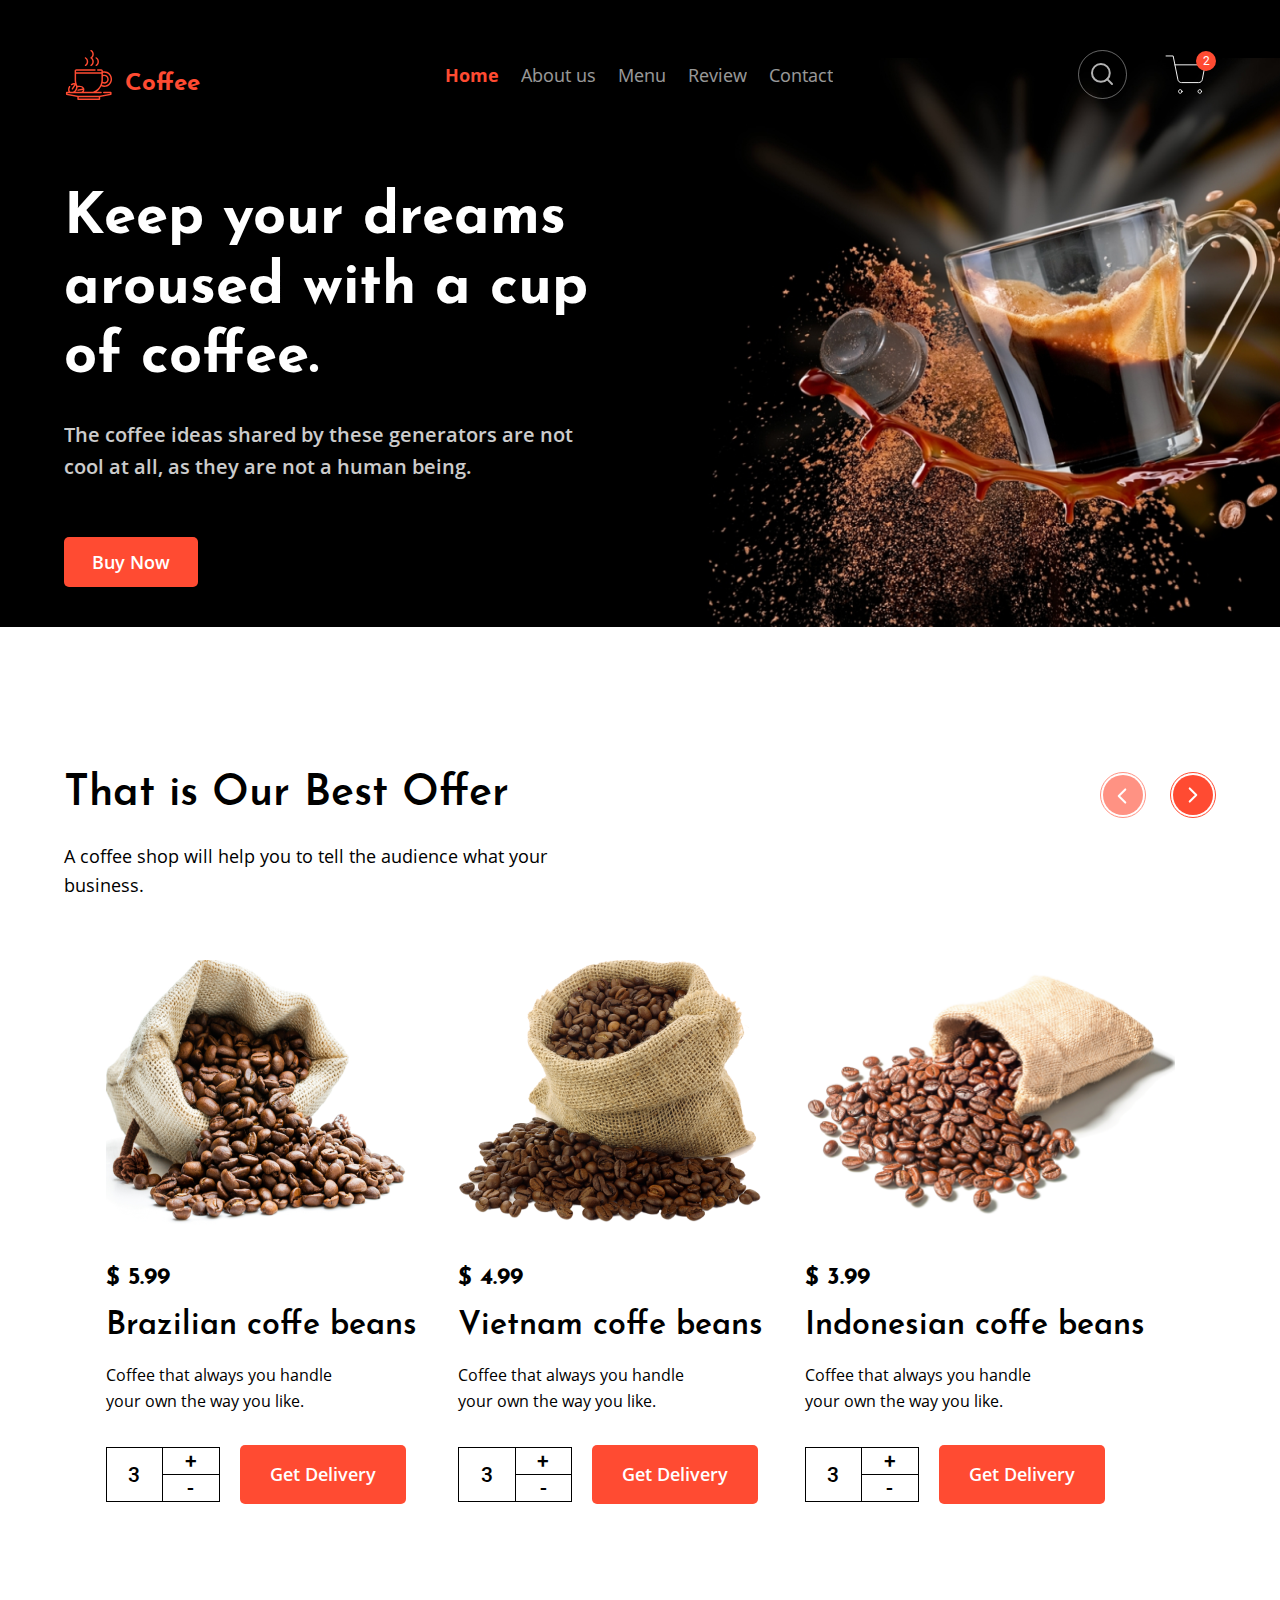
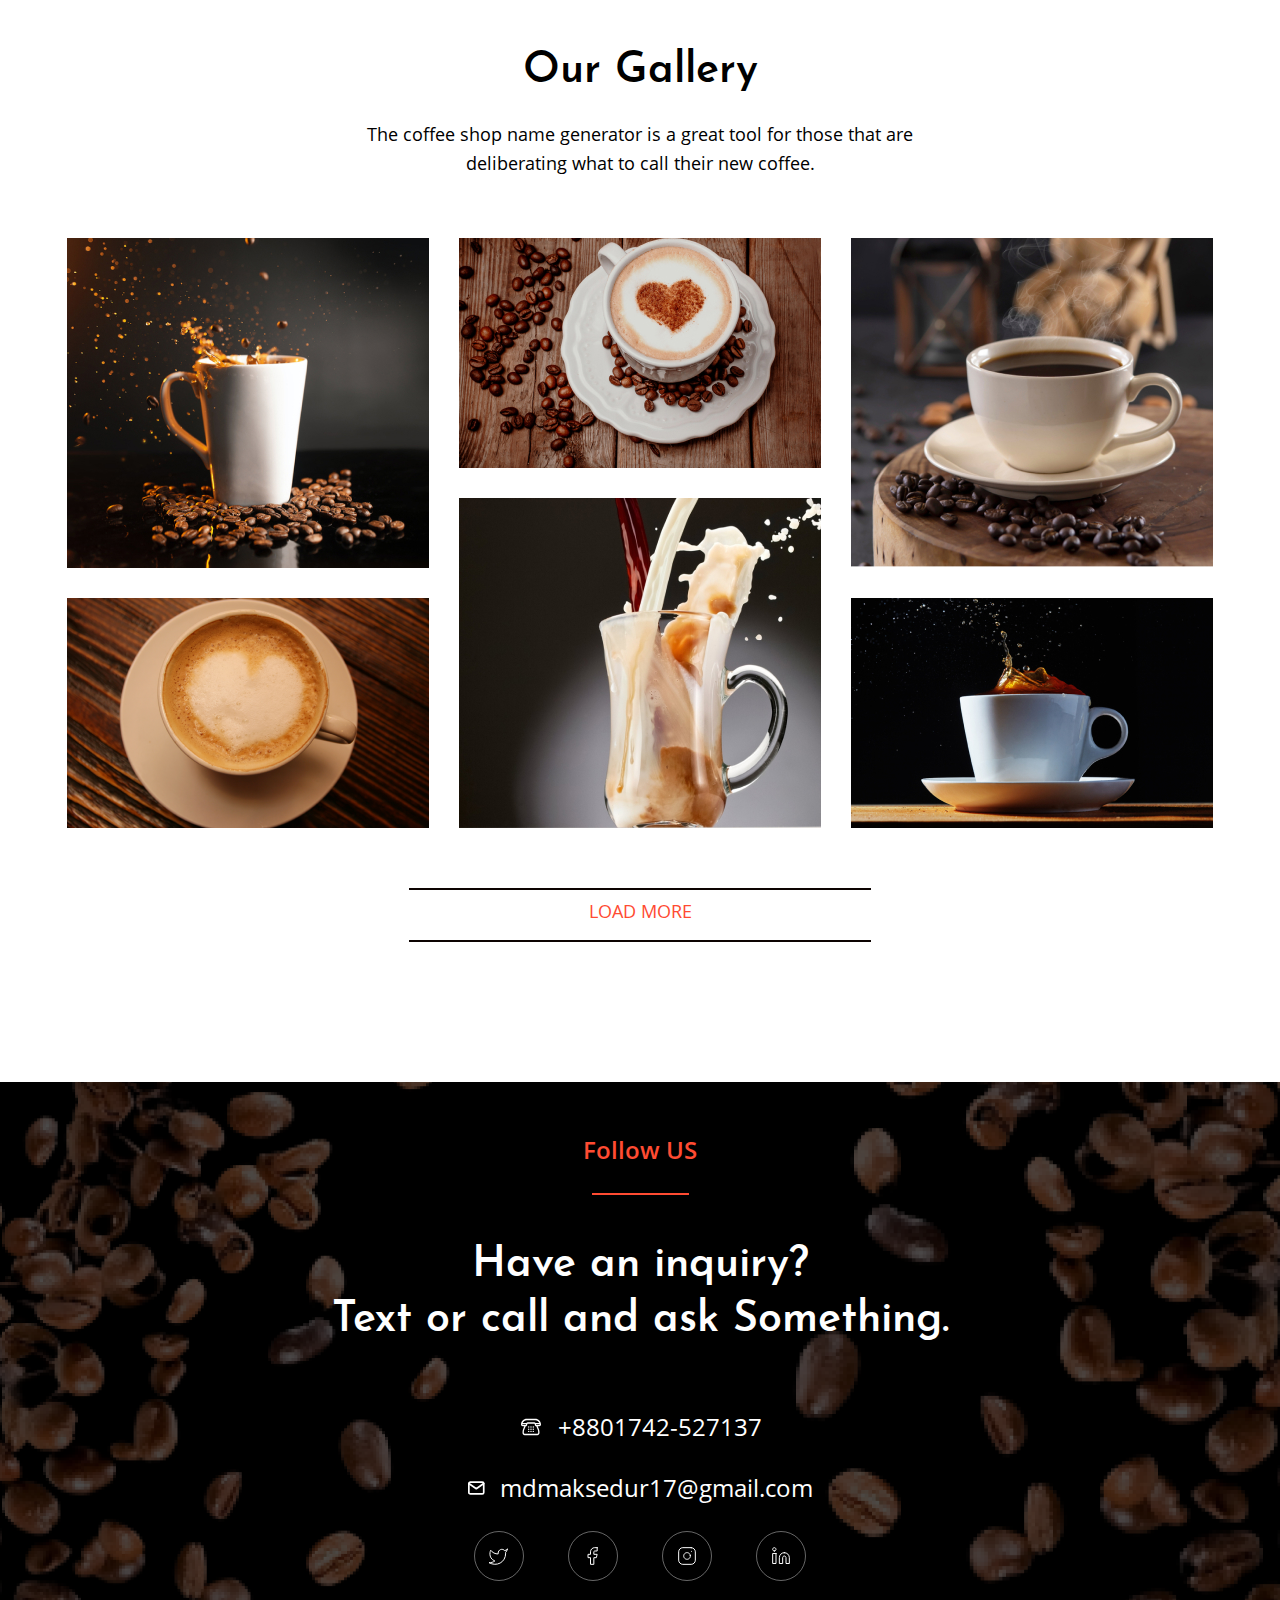
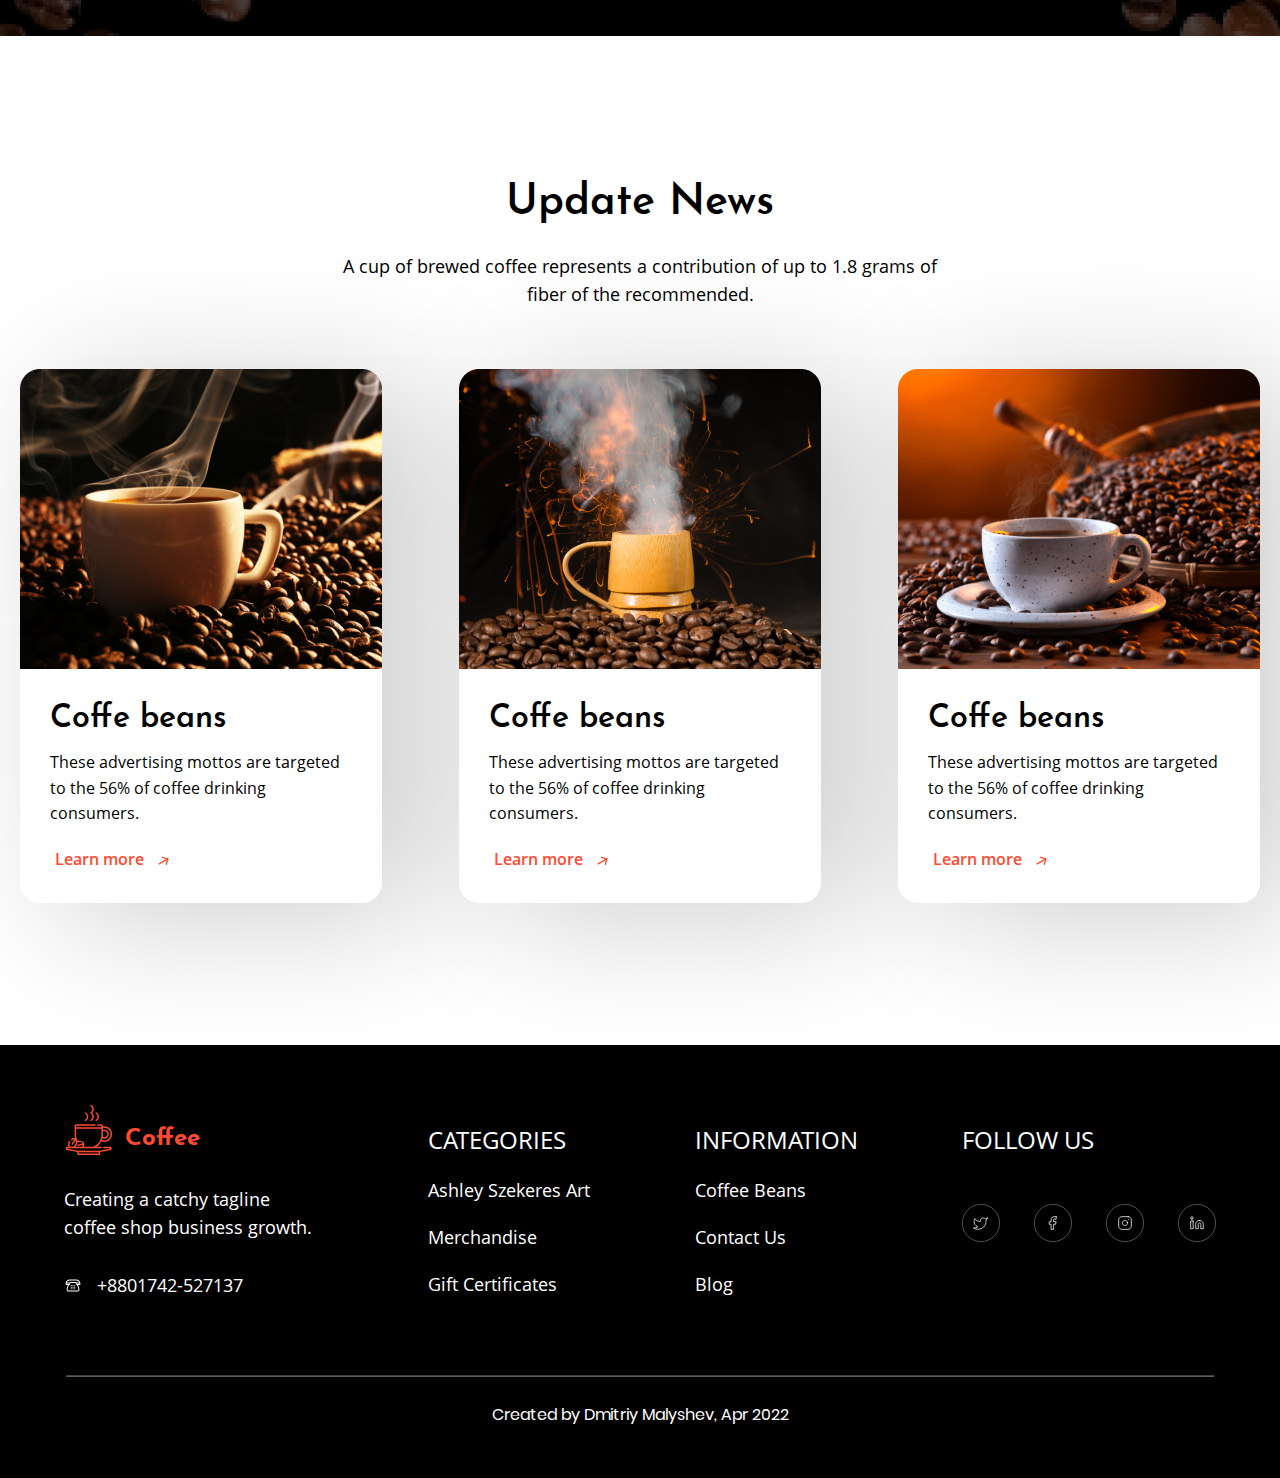
==== index.html @ 41d7f3d7 "shop h2, toggle and description now is a flex" ====
<!DOCTYPE html>
<html class="page" lang="en">

<head>
    <meta charset="UTF-8">
    <meta http-equiv="X-UA-Compatible" content="IE=edge">
    <meta name="viewport" content="width=device-width, initial-scale=1.0">
    <title>Coffee shop</title>
    <link href="css/style.css" rel="stylesheet">
    <link href="normalize.css" rel="stylesheet">
    <link rel="icon" href="favicon.ico"> <!-- 32×32 -->
    <link rel="icon" href="img/favicons/icon.svg" type="image/svg+xml">
    <link rel="apple-touch-icon" href="img/favicons/apple.png"> <!-- 180×180 -->
    <link rel="manifest" href="manifest.webmanifest">
</head>




<body class="page__body">

    <!-- HEADER  -->
    <div class="header-wrapper">
        <header class="page-header">
            <div class="nav-wrapper">

                <a href="#" class="page__logo">
                    <img src="img/logo.svg" alt="Coffee shop logo" width="50" height="50">
                    <span class="logo__title">Coffee</span>
                </a>


                <nav class="main-nav main-nav--closed">
                    <button class="main-nav__toggle" type="button">
                        <span class="visually-hidden">Открыть меню</span>
                    </button>


                    <ul class="main-nav__list site-list">
                        <li class="site-list__item site-list__item--active">
                            <a href="#">Home</a>
                        </li>
                        <li class="site-list__item">
                            <a href="#">About us</a>
                        </li>
                        <li class="site-list__item">
                            <a href="#">Menu</a>
                        </li>
                        <li class="site-list__item">
                            <a href="#">Review</a>
                        </li>
                        <li class="site-list__item">
                            <a href="#">Contact</a>
                        </li>

                    </ul>
                </nav>

                <div class="user-list">

                    <a href="#" class="search">
                        <img src="img/search-icon.svg" alt="Search icon" class="search__icon" width="49" height="49">
                        <input type="search" class="visually-hidden">
                    </a>
                    <div class="cart">
                        <img src="img/cart-icon.svg" alt="Cart icon" class="cart__icon" width="41" height="39">
                        <p class="cart__number">2</p>
                    </div>
                </div>

            </div>



            <div class="appeal">
                <p class="appeal__slogan">Keep your dreams </br> aroused with a cup</br> of coffee.</p>
                <p class="appeal__intro appeal__intro-position">The coffee ideas shared by these generators are
                    not</br>cool
                    at all, as they are
                    not a
                    human being.</p>
                <a class="button button-adaptive" href="#">Buy Now</a>
            </div>
        </header>

    </div>

    <!-- MAIN-PAGE -->

    <main class="page-main">
        <h1 class="visually-hidden">Coffee Shop site</h1>
        <!-- SHOP -->



        <div class="shop">
            <header class="nameing-section">


                <div class="nameing-section__toggle">
                    <h2 class="nameing-section__heading nameing-section__heading--left">That is Our Best Offer</h2>
                    <div class="toggle">
                        <button class="toggle__button toggle__button--dissabled" type="button">
                            <img src="img/toggle-left.svg" alt="toggle button" width="46" height="46">
                        </button>
                        <button class="toggle__button" type="button">
                            <img src="img/toggle-right.svg" alt="toggle button" width="46" height="46">
                        </button>
                    </div>
                    <p class="nameing-section__description nameing-section__description-left">A coffee shop will help
                        you to
                        tell the audience what your </br>
                        business.</p>
                </div>


            </header>


            <div class="shop__wrapper slider">
                <ul class="shop__list slider__list">

                    <li class="shop__item slider__item">
                        <img src="img/item-1.png" alt="coffe bug" class="shop__picture" height="265">
                    </li>
                    <p class="item__price">$ 5.99</p>
                    <h3 class="item__title">Brazilian coffe beans</h3>
                    <p class="item__description">Coffee that always you handle </br> your own the way you like.</p>
                    <div class="shop__order">
                        <table class="shop-table" border="1">

                            <tr>
                                <td colspan="2" rowspan="2">3</td>
                                <td>+</td>
                            </tr>
                            <tr>
                                <td>-</td>
                            </tr>
                        </table>
                        <a class="button shop__button">Get Delivery</a>
                    </div>
                </ul>

                <ul class="shop__list slider__list">

                    <li class="shop__item slider__item">
                        <img src="img/item-2.png" alt="coffe bug" height="265">
                    </li>
                    <p class="item__price">$ 4.99</p>
                    <h3 class="item__title">Vietnam coffe beans</h3>
                    <p class="item__description">Coffee that always you handle</br> your own the way you like.</p>
                    <div class="shop__order">
                        <table class="shop-table" border="1">

                            <tr>
                                <td colspan="2" rowspan="2">3</td>
                                <td>+</td>
                            </tr>
                            <tr>
                                <td>-</td>
                            </tr>
                        </table>
                        <a class="button">Get Delivery</a>
                    </div>
                </ul>





                <ul class="shop__list slider__list">

                    <li class="shop__item slider__item">
                        <img src="img/item-3.png" alt="coffe bug" class="shop__picture" height="265">
                    </li>
                    <p class="item__price">$ 3.99</p>
                    <h3 class="item__title">Indonesian coffe beans</h3>
                    <p class="item__description">Coffee that always you handle</br> your own the way you like.</p>
                    <div class="shop__order">
                        <table class="shop-table" border="1">
                            <picture>
                                <source srcset="img/800x400.jpg" type="image/jpeg" media="(min-width:992px)">
                            </picture>
                            <tr>
                                <td colspan="2" rowspan="2">3</td>
                                <td>+</td>
                            </tr>
                            <tr>
                                <td>-</td>
                            </tr>
                        </table>
                        <a class="button">Get Delivery</a>
                    </div>
                </ul>

            </div>

        </div>

        <!-- GALLERY -->

        <div class="gallery">
            <h2 class="visually-hidden">Coffee shop gallery</h2>
            <header class="nameing-section nameing-section--position">
                <h2 class="nameing-section__heading nameing-section__heading-position">Our Gallery </h2>
                <p class="nameing-section__description">The coffee shop name generator is a great tool for those
                    that are <br> deliberating what to call their new coffee.</p>
            </header>
            <div class="gallery__wrapper">

                <img src="img/coffee-cup-1.jpg" alt="coffe cup" class="gallery__img gallery__img--first" width="362"
                    height="330">
                <img src="img/coffee-cup-3.jpg" alt="coffe cup" class="gallery__img--even gallery__img--second"
                    width="362" height="230">
                <img src="img/coffee-cup-5.jpg" alt="coffe cup" class="gallery__img gallery__img--third" width="362"
                    height="330">
                <img src="img/coffee-cup-2.jpg" alt="coffe cup" class="gallery__img--even gallery__img--fourth"
                    width="362" height="230">
                <img src="img/coffee-cup-4.jpg" alt="coffe cup"
                    class="gallery__img gallery__img--up gallery__img--fiveth" width="362" height="330">
                <img src="img/coffee-cup-6.jpg" alt="coffe cup" class="gallery__img--even" width="362" height="230">

            </div>

            <div class="gallery__link">
                <hr / class="gallery__hr-top">
                <a href="#">load more</a>
                <hr / class="gallery__hr-bottom">
            </div>
        </div>
        <!-- CONTACTS -->
        <div class="contacts">
            <a class="contacts__link">Follow US </a>
            <hr / class="contacts__line">

            <h3 class="contacts__heading">Have an inquiry? <br>
                Text or call and ask Something.</h3>
            <div class="contacts__items">
                <img src="img/phone-icon.svg" alt="phone-icon" width="24" height="20">
                <a href="tel:+8801742-527137" class="contacts__item">+8801742-527137</a>
            </div>
            <div class="contacts__items">
                <img src="img/email-icon.svg" alt="email-icon" width="17" height="14">
                <a href=mailto:mdmaksedur17@gmail.comc class="contacts__item">mdmaksedur17@gmail.com</a>
            </div>
            <div class="social">
                <a href="#"><img src="img/Twitter.svg" alt="twitter-icon" width="50" height="50"></a>
                <a href="#"><img src="img/Facebook.svg" alt="facebook-icon" width="50" height="50"></a>
                <a href="#"><img src="img/Instagram.svg" alt="instagramm-icon" width="50" height="50"></a>
                <a href="#"><img src="img/Linkdin.svg" alt="twitter-icon" width="50" height="50"></a>
            </div>
        </div>
        <!-- NEWS -->
        <div class="news">
            <h2 class="visually-hidden">Coffee shop news</h2>
            <header class="nameing-section">
                <h2 class="nameing-section__heading">Update News</h2>

                <p class="nameing-section__description ">A cup of brewed coffee represents a contribution of up to
                    1.8 grams of <br> fiber of the recommended.</p>
            </header>
            <div class="news-items">
                <div class="news__item">
                    <img class="news__img" src="img/coffe-beans.png" alt="Coffe beans and cup" width="362" height="300">
                    <h3 class="item__title item__title--centr">Coffe beans</h3>
                    <p class="item__description item__description--centr">These advertising mottos are targeted to the
                        56% of coffee drinking consumers.</p>
                    <div class="news__link">
                        <a href="#" class="news__link__text">Learn more
                            <img src="img/arrow.svg" alt="news-arrow" width="12" height="10">
                        </a>
                    </div>
                </div>

                <div class="news__item">
                    <img class="news__img" src="img/coffe-beans-2.png" alt="Coffe beans and cup" width="362"
                        height="300">
                    <h3 class="item__title item__title--centr">Coffe beans</h3>
                    <p class="item__description item__description--centr">These advertising mottos are targeted to the
                        56% of coffee drinking consumers.</p>
                    <div class="news__link">
                        <a href="#" class="news__link__text">Learn more
                            <img src="img/arrow.svg" alt="news-arrow" width="12" height="10">
                        </a>
                    </div>
                </div>
                <div class="news__item">
                    <img class="news__img" src="img/coffe-beans-3.png" alt="Coffe beans and cup" width="362"
                        height="300">
                    <h3 class="item__title item__title--centr">Coffe beans</h3>
                    <p class="item__description item__description--centr"> These advertising mottos are targeted to the
                        56% of coffee drinking
                        consumers.</p>
                    <div class="news__link">
                        <a href="#" class="news__link__text">Learn more
                            <img src="img/arrow.svg" alt="news-arrow" width="12" height="10">
                        </a>
                    </div>
                </div>
            </div>
        </div>

    </main>
    <!-- FOOTER -->
    <footer class="page-footer">

        <div class="footer-column">
            <a href="#" class="page__logo page__logo--footer">
                <img src="img/logo.svg" alt="Coffee shop logo" width="50" height="50">
                <span class="logo__title">Coffee</span>
            </a>
            <p class="footer-column_item footer-column_item-first footer-column_item--no-link">Creating a catchy tagline
                coffee shop business
                growth.</p>
            <div class="contacts__items phone-footer">
                <img src="img/phone-icon.svg" alt="phone-icon" width="18" height="15">
                <a href="tel:+8801742-527137" class="contacts__item contacts__item--footer">+8801742-527137</a>
            </div>
        </div>


        <div class="footer-column footer-column-position">
            <h2 class="footer-column__title">Categories</h2>
            <a href="#" class="footer-column_item">Ashley Szekeres Art</a>
            <a href="#" class="footer-column_item">Merchandise</a>
            <a href="#" class="footer-column_item">Gift Certificates</a>
        </div>


        <div class="footer-column footer-column-position">
            <h2 class="footer-column__title">Information</h2>
            <a href="#" class="footer-column_item">Coffee Beans</a>
            <a href="#" class="footer-column_item">Contact Us</a>
            <a href="#" class="footer-column_item">Blog</a>
        </div>

        <div class="footer-column footer-column-position">
            <h2 class="footer-column__title">follow Us</h2>
            <div class="social social--footer">
                <a href="#"><img src="img/Twitter.svg" alt="twitter-icon" width="38" height="38"></a>
                <a href="#"><img src="img/Facebook.svg" alt="facebook-icon" width="38" height="38"></a>
                <a href="#"><img src="img/Instagram.svg" alt="instagramm-icon" width="38" height="38"></a>
                <a href="#"> <img src="img/Linkdin.svg" alt="twitter-icon" width="38" height="38"></a>

            </div>

        </div>

    </footer>

    <!-- Copyright  -->
    <div class="copyright">
        <hr>
        <p class="copyright__item">Created by Dmitriy Malyshev, Apr 2022

        </p>
    </div>

    <script src="js/scrypt.js"></script>

</body>


</html>
---- css/style.css ----
@font-face {
  font-family: 'Open Sans';
  src: url("../fonts/OpenSans-Regular.woff");
  font-weight: 400;
  font-display: swap;
  font-style: normal;
}

@font-face {
  font-family: 'Open Sans';
  src: url("../fonts/OpenSans-SemiBold.woff");
  font-weight: 600;
  font-display: swap;
  font-style: normal;
}

@font-face {
  font-family: 'Open Sans';
  src: url("../fonts/OpenSans-Bold.woff");
  font-weight: 700;
  font-display: swap;
  font-style: normal;
}

@font-face {
  font-family: 'Josefin Sans';
  src: url("../fonts/JosefinSans-Bold.woff");
  font-weight: 700;
  font-display: swap;
  font-style: normal;
}

@font-face {
  font-family: 'Josefin Sans';
  src: url("../fonts/JosefinSans-SemiBold.woff");
  font-weight: 600;
  font-display: swap;
  font-style: normal;
}

@font-face {
  font-family: 'Roboto';
  src: url("../fonts/Roboto-Regular.woff");
  font-weight: 400;
  font-display: swap;
  font-style: normal;
}

@font-face {
  font-family: 'Roboto';
  src: url("../fonts/Roboto-Medium.woff");
  font-weight: 500;
  font-display: swap;
  font-style: normal;
}

@font-face {
  font-family: 'Poppins';
  src: url("../fonts/Poppins-Regular.woff");
  font-weight: 400;
  font-display: swap;
  font-style: normal;
}

.visually-hidden {
  position: absolute;
  width: 1px;
  height: 1px;
  margin: -1px;
  border: 0;
  padding: 0;
  white-space: nowrap;
  clip-path: inset(100%);
}

.item__price {
  font-family: 'Josefin Sans';
  font-style: normal;
  font-weight: 700;
  font-size: 24px;
  line-height: 150%;
  margin: 0;
  margin-top: 31px;
}

.item__title {
  font-family: 'Josefin Sans';
  font-style: normal;
  font-weight: 600;
  font-size: 32px;
  line-height: 130%;
  max-width: 350px;
  margin: 10px 0 0 0;
}

.item__title--centr {
  margin: 0 auto;
  margin-top: 25px;
  margin-left: 30px;
  text-align: left;
}

.item__description {
  font-family: 'Open Sans';
  font-style: normal;
  font-weight: 400;
  font-size: 16px;
  line-height: 160%;
  margin: 0;
  padding: 0;
  max-width: 257px;
  margin: 15px 0 0 0;
}

.item__description--centr {
  max-width: 302px;
  text-align: left;
  margin-top: 10px;
  margin-bottom: 20px;
  padding: 0 30px;
}

@media (min-width: 1440px) {
  .header-wrapper {
    padding: 1rem calc(50% - 720px);
    padding-bottom: 0;
    padding-top: 0;
    background-color: black;
  }
}

.page-header {
  background-color: black;
  color: white;
  margin: 0;
  background-image: url("../img/background.png");
  background-position: bottom right;
  background-repeat: no-repeat;
  background-origin: content-box;
}

@media (max-width: 1439px) {
  .page-header {
    background-image: url("../img/background-tablet.png");
  }
}

@media (max-width: 829px) {
  .page-header {
    background-image: url("../img/background-mobile.png");
  }
}

.nav-wrapper {
  display: flex;
}

@media (max-width: 1440px) {
  .nav-wrapper {
    justify-content: space-between;
  }
}

@media (min-width: 320px) {
  .nav-wrapper {
    min-width: 280px;
  }
}

@media (min-width: 830px) {
  .nav-wrapper {
    min-width: 640px;
    padding: 0 64px;
  }
}

@media (min-width: 1440px) {
  .nav-wrapper {
    padding: 1rem calc(50% - 575px);
    padding-top: 0;
    padding-bottom: 13px;
  }
}

@media (max-width: 829px) {
  .nav-wrapper {
    justify-content: space-between;
  }
}

.main-nav__list {
  margin: 0;
  padding: 0;
  margin-right: 52px;
  margin-left: auto;
  display: flex;
  flex-wrap: wrap;
  margin-top: 43px;
}

@media (max-width: 1439px) {
  .main-nav__list {
    margin-right: 0;
  }
}

@media (max-width: 829px) {
  .main-nav__list {
    flex-direction: column;
    margin-top: 40px;
    position: absolute;
    background-color: #FF4B32;
    width: 100%;
    align-content: center;
  }
}

.site-list__item {
  list-style: none;
}

@media (max-width: 829px) {
  .site-list__item {
    width: 100%;
    border-bottom-width: 1px;
    border-bottom-style: solid;
    border-bottom-color: white;
    opacity: 0.6;
    width: 90%;
    text-transform: uppercase;
  }
  .site-list__item:hover {
    background-color: #fc2408;
  }
}

.site-list__item a {
  font-family: 'Open Sans';
  font-weight: 400;
  font-size: 18px;
  line-height: 160%;
  color: white;
  text-decoration: none;
  opacity: 0.6;
  margin-left: 49px;
}

.site-list__item a:hover {
  color: white;
  opacity: 1;
}

@media (max-width: 1439px) {
  .site-list__item a {
    margin-left: 22px;
  }
}

@media (max-width: 829px) {
  .site-list__item a {
    margin-left: 0;
    opacity: 1;
  }
}

@media (max-width: 829px) {
  .site-list__item {
    text-align: center;
    height: 40px;
    line-height: 40px;
  }
}

.site-list__item--active a {
  margin-left: 0;
  font-family: 'Open Sans';
  font-style: normal;
  font-weight: 700;
  font-size: 18px;
  line-height: 160%;
  color: #FF4B32;
  opacity: 1;
}

@media (max-width: 829px) {
  .site-list__item--active a {
    margin: 0;
    color: white;
  }
}

.user-list {
  position: relative;
  display: flex;
  align-items: center;
  margin-bottom: auto;
  display: flex;
  margin-top: 50px;
}

@media (max-width: 829px) {
  .user-list {
    margin-top: 20px;
    margin-right: 5%;
  }
}

.search {
  width: 49px;
  height: 49px;
}

.search__icon-2 {
  position: absolute;
  top: 14px;
  left: 14px;
}

.cart {
  display: flex;
  margin-left: 38px;
}

.cart img {
  width: 41px;
  height: 39px;
}

@media (max-width: 829px) {
  .cart {
    margin-left: 18px;
  }
}

.cart__number {
  font-family: 'Roboto';
  font-weight: 400;
  font-size: 12px;
  line-height: 14px;
  width: 20px;
  height: 20px;
  border-radius: 50%;
  line-height: 20px;
  text-align: center;
  background: #FF4B32;
  margin-left: -10px;
  margin-top: -4px;
}

@media (max-width: 829px) {
  .main-nav {
    margin-top: 30px;
    position: relative;
    width: 30%;
  }
}

@media (max-width: 829px) and (min-width: 830px) {
  .main-nav {
    display: none;
  }
}

@media (max-width: 829px) {
  .main-nav__toggle {
    position: absolute;
    width: 100%;
    height: 40px;
    cursor: pointer;
    border: 0;
    z-index: 2;
    background-color: #FF4B32;
  }
  .main-nav__toggle:hover, .main-nav__toggle:active {
    background-color: #fc2408;
  }
}

@media (max-width: 829px) {
  .main-nav--closed .main-nav__toggle::before {
    content: "";
    position: absolute;
    top: 12px;
    left: 40%;
    width: 36px;
    height: 2px;
    opacity: 0.7;
    background-color: white;
    box-shadow: 0 8px 0 0 white, 0 16px 0 0 white;
    transition: all 0.3s ease 0s;
  }
}

.main-nav--opened .main-nav__toggle::before, .main-nav--opened .main-nav__toggle::after {
  content: "";
  position: absolute;
  top: 18px;
  left: 40%;
  width: 36px;
  height: 3px;
  background-color: white;
  opacity: 0.7;
  transition: all 0.3s ease 0s;
}

.main-nav--opened .main-nav__toggle::before {
  transform: rotate(45deg);
}

.main-nav--opened .main-nav__toggle::after {
  transform: rotate(-45deg);
}

@media (min-width: 829px) {
  .main-nav--opened .main-nav__toggle {
    display: none;
  }
}

@media (max-width: 829px) {
  .main-nav--closed .main-nav__list {
    display: none;
  }
}

.page__logo {
  position: relative;
  height: 50px;
  display: flex;
  margin-top: 50px;
  margin-right: auto;
  text-decoration: none;
}

.page__logo img {
  width: 50px;
  height: 50px;
}

@media (max-width: 829px) {
  .page__logo {
    margin-top: 20px;
    margin-left: 12px;
  }
}

@media (max-width: 1439px) {
  .page__logo {
    margin-right: 0;
  }
}

.logo__title {
  font-family: 'Josefin Sans';
  color: #FF4B32;
  font-weight: 700;
  font-size: 24px;
  line-height: 130%;
  margin-top: 19px;
  margin-left: 11px;
}

@media (max-width: 829px) {
  .logo__title {
    display: none;
  }
}

button {
  padding: 0;
  border: none;
  font: inherit;
  color: inherit;
  background-color: transparent;
}

.button {
  border-radius: 5px;
  background: #FF4B32;
  padding: 15px 30px;
  font-family: 'Open Sans';
  font-style: normal;
  font-weight: 600;
  font-size: 18px;
  line-height: 160%;
  color: white;
  text-decoration: none;
  cursor: pointer;
}

.button:hover {
  background: #fc2408;
}

.button-adaptive {
  padding: 19px 35px;
}

.toggle__button img {
  width: 46;
  height: 46;
}

.toggle__button--dissabled {
  opacity: 0.6;
}

.appeal {
  padding-bottom: 126px;
}

@media (min-width: 1439px) {
  .appeal {
    padding: 1rem calc(50% - 575px);
    padding-bottom: 123px;
  }
}

@media (max-width: 1439px) {
  .appeal {
    padding-bottom: 50px;
    padding-left: 64px;
  }
}

@media (max-width: 829px) {
  .appeal {
    padding-bottom: 50px;
    padding-left: 12px;
  }
}

.appeal__slogan {
  font-family: 'Josefin Sans';
  font-style: normal;
  font-weight: 700;
  font-size: 58px;
  line-height: 120%;
  margin: 84px 0 26px 0;
  max-width: 524px;
}

@media (max-width: 829px) {
  .appeal__slogan {
    margin-top: 50px;
    font-size: 35px;
  }
}

.appeal__intro {
  font-family: 'Open Sans';
  font-style: normal;
  font-weight: 600;
  font-size: 20px;
  line-height: 160%;
  opacity: 0.8;
  max-width: 516px;
}

@media (max-width: 829px) {
  .appeal__intro {
    font-size: 12px;
  }
}

.appeal__intro {
  margin-bottom: 65px;
}

@media (max-width: 1439px) {
  .button-adaptive {
    padding: 13px 28px;
  }
}

@media (max-width: 829px) {
  .button-adaptive {
    padding: 11px 24px;
  }
}

.nameing-section__heading {
  margin: 0 auto;
  font-family: 'Josefin Sans';
  font-style: normal;
  font-weight: 600;
  font-size: 43px;
  line-height: 130%;
  max-width: 445px;
  margin-bottom: 20px;
}

.nameing-section__heading--left {
  margin: 0;
}

.nameing-section__description {
  display: block;
  margin: 0 auto;
  max-width: 609px;
  font-family: 'Open Sans';
  font-style: normal;
  font-weight: 400;
  font-size: 18px;
  line-height: 160%;
}

.nameing-section__description-left {
  margin: 0;
}

.nameing-section--position {
  text-align: center;
  margin-bottom: 60px;
}

.nameing-section__heading-position {
  margin-bottom: 20px;
}

.gallery__wrapper {
  display: flex;
  flex-wrap: wrap;
  align-content: flex-start;
  justify-content: center;
  gap: 30px;
}

.gallery__wrapper .gallery__img {
  max-width: 362px;
  max-height: 330px;
}

.gallery__wrapper .gallery__img--even {
  max-width: 362px;
  max-height: 230px;
}

@media (max-width: 1274px) {
  .gallery__wrapper {
    justify-content: center;
  }
}

@media (max-width: 1186px) {
  .gallery__wrapper {
    order: 2;
  }
}

.gallery {
  padding: 1rem;
}

@media (min-width: 320px) {
  .gallery {
    min-width: 280px;
    padding: 0 20px;
    justify-content: space-between;
  }
}

@media (min-width: 1440px) {
  .gallery {
    padding: 1rem calc(50% - 575px);
    padding-bottom: 0;
    padding-top: 0;
  }
}

@media (max-width: 1274px) {
  .gallery {
    justify-content: center;
  }
}

.gallery__hr-top {
  border: 1px solid #0D0402;
  max-width: 460px;
  margin-top: 15px;
}

.gallery__hr-bottom {
  border: 1px solid #0D0402;
  max-width: 460px;
  margin-top: 15px;
}

.gallery__link {
  margin-top: 60px;
  margin-bottom: 140px;
  display: block;
  text-align: center;
}

.gallery__link a {
  font-family: 'Open Sans';
  font-style: normal;
  font-weight: 400;
  font-size: 18px;
  line-height: 150%;
  color: #FF4B32;
  text-transform: uppercase;
  text-decoration: none;
}

.gallery__link a:hover {
  color: black;
}

.gallery__img--up {
  margin-top: -100px;
}

@media (max-width: 1185px) {
  .gallery__img--up {
    margin-top: 0;
    height: 230px;
    object-fit: cover;
  }
}

@media (max-width: 1185px) {
  .gallery__img--first {
    order: 2;
  }
}

@media (max-width: 1185px) {
  .gallery__img--second {
    order: 1;
  }
}

@media (max-width: 1185px) {
  .gallery__img--third {
    order: 3;
  }
}

.contacts {
  background: url(../img/contacts-background-right.png) right no-repeat, url(../img/contacts-background.png) left no-repeat;
  display: block;
  background-color: black;
  margin-bottom: 140px;
  text-align: center;
  padding-top: 100px;
  max-height: 650px;
}

@media (min-width: 320px) {
  .contacts {
    min-width: 280px;
    padding: 0 20px;
  }
}

@media (min-width: 831px) {
  .contacts {
    min-width: 640px;
    padding: 0 64px;
    padding-top: 50px;
    padding-bottom: 50px;
  }
}

@media (min-width: 1440px) {
  .contacts {
    padding: 1rem calc(50% - 575px);
    padding-top: 100px;
    padding-bottom: 100px;
  }
}

.contacts__link {
  display: block;
  font-family: 'Open Sans';
  font-style: normal;
  font-weight: 600;
  font-size: 24px;
  line-height: 150%;
  color: #FF4B32;
  cursor: pointer;
  margin-bottom: 25px;
}

.contacts__link:hover {
  color: #fd381e;
}

.contacts__line {
  width: 95px;
  border: 1px solid #FF4B32;
  margin: 0 auto;
}

.contacts__heading {
  font-family: 'Josefin Sans';
  font-style: normal;
  font-weight: 600;
  font-size: 43px;
  line-height: 130%;
  color: #FFFFFF;
  margin-bottom: 60px;
}

.contacts__items {
  display: flex;
  justify-content: center;
  align-items: center;
  gap: 15px;
  margin: 0;
  margin-bottom: 25px;
}

.contacts__item {
  text-decoration: none;
  margin: 0;
  font-family: 'Open Sans';
  font-style: normal;
  font-weight: 400;
  font-size: 24px;
  line-height: 150%;
  color: #FFFFFF;
}

.contacts__item:hover {
  color: #b1b1b1;
}

.social img {
  width: 50px;
  height: 50px;
}

.social a {
  margin-right: 40px;
}

.social a:last-child {
  margin: 0;
}

.news {
  text-align: center;
  margin-bottom: 142px;
}

@media (min-width: 320px) {
  .news {
    min-width: 280px;
    padding: 0 20px;
  }
}

@media (min-width: 831px) {
  .news {
    min-width: 640px;
  }
}

@media (min-width: 1440px) {
  .news {
    padding: 1rem calc(50% - 575px);
    padding-top: 0;
    padding-bottom: 0;
  }
}

.news-items {
  margin-top: 60px;
  display: flex;
  flex-wrap: wrap;
  justify-content: space-between;
  gap: 30px;
}

@media (max-width: 1275px) {
  .news-items {
    justify-content: center;
  }
}

.news__item {
  background: #FFFFFF;
  box-shadow: 40px 15px 136px rgba(0, 0, 0, 0.2);
  border: 1px;
  border-radius: 20px;
}

.news__item:hover {
  outline: 2px solid #FF4B32;
}

.news__img {
  width: 362px;
  height: 300px;
}

.news__link {
  text-align: left;
  padding-left: 35px;
  padding-right: 30px;
  padding-bottom: 30px;
}

.news__link__text {
  text-decoration: none;
  font-family: 'Open Sans';
  font-style: normal;
  font-weight: 600;
  font-size: 16px;
  line-height: 160%;
  color: #FF4B32;
}

.news__link__text:hover {
  color: black;
}

.news__link__text img {
  display: inline-block;
  margin-left: 10px;
}

.page-footer {
  background-color: black;
  display: flex;
  flex-wrap: wrap;
  gap: 30px;
  justify-content: space-between;
  padding: 60px 147px 51px 147px;
}

@media (min-width: 320px) {
  .page-footer {
    min-width: 280px;
    padding: 60px 20px 51px 20px;
  }
}

@media (max-width: 831px) {
  .page-footer {
    justify-content: center;
  }
}

@media (min-width: 831px) {
  .page-footer {
    min-width: 640px;
    padding: 60px 64px 51px 64px;
  }
}

@media (min-width: 1440px) {
  .page-footer {
    padding: 1rem calc(50% - 575px);
    padding-top: 60px;
    padding-bottom: 26px;
  }
}

@media (max-width: 1440px) {
  .page-footer {
    justify-content: space-between;
  }
}

.footer-column {
  display: flex;
  flex-direction: column;
  justify-content: space-between;
}

.footer-column-position {
  margin-top: 17px;
  max-height: 177px;
}

.footer-column_item {
  margin: 0;
  font-family: 'Open Sans';
  font-style: normal;
  font-weight: 400;
  font-size: 18px;
  line-height: 160%;
  color: #FFFFFF;
  max-width: 260px;
  text-decoration: none;
}

.footer-column_item:hover {
  color: #b1b1b1;
}

.footer-column_item-first {
  margin-top: 30px;
  margin-bottom: 30px;
}

.footer-column_item--no-link:hover {
  color: white;
}

.footer-column__title {
  margin: 0;
  padding: 0;
  font-family: 'Open Sans';
  font-style: normal;
  font-weight: 400;
  font-size: 24px;
  line-height: 150%;
  color: #FFFFFF;
  text-transform: uppercase;
}

.page__logo--footer {
  margin: 0;
}

.contacts__item--footer {
  font-size: 18px;
  justify-content: flex-start;
}

.phone-footer {
  justify-content: flex-start;
}

.social--footer {
  margin-top: 46px;
  margin-bottom: auto;
}

.social--footer img {
  width: 38px;
  height: 38px;
}

.social--footer a {
  margin-right: 30px;
}

.social--footer a:last-child {
  margin: 0;
}

@media (max-width: 831px) {
  .social--footer a {
    margin-right: 5px;
  }
}

.copyright {
  background-color: black;
}

.copyright hr {
  margin: 0 auto;
  opacity: 0.4;
  max-width: 1146px;
}

.copyright__item {
  margin: 0;
  padding: 0;
  font-family: 'Poppins';
  font-style: normal;
  font-weight: 400;
  font-size: 16px;
  line-height: 160%;
  color: white;
  text-align: center;
  padding-top: 25px;
  padding-bottom: 50px;
  background-color: black;
}

.shop {
  margin-top: 140px;
  padding-left: 50px;
}

@media (max-width: 829px) {
  .shop {
    margin-top: 40px;
  }
}

@media (min-width: 320px) {
  .shop {
    min-width: 280px;
    padding: 0 20px;
  }
}

@media (min-width: 831px) {
  .shop {
    min-width: 640px;
    padding: 0 64px;
  }
}

@media (min-width: 1440px) {
  .shop {
    padding: 1rem calc(50% - 575px);
    padding-top: 0;
    padding-bottom: 0;
  }
}

.shop__wrapper {
  display: flex;
  flex-wrap: wrap;
  margin-top: 60px;
  justify-content: space-between;
  margin-bottom: 140px;
}

@media (max-width: 1439px) {
  .shop__wrapper {
    justify-content: space-evenly;
  }
}

@media (max-width: 1179px) {
  .shop__wrapper {
    gap: 40px;
  }
}

@media (max-width: 830px) {
  .shop__wrapper {
    gap: 50px;
    flex-direction: column;
    align-items: center;
  }
}

.shop__list {
  margin: 0;
  padding: 0;
  display: flex;
  flex-direction: column;
  justify-content: space-between;
}

.shop__item {
  list-style: none;
  margin-top: auto;
  max-width: 370px;
  object-fit: cover;
}

.shop__item img {
  max-width: 370px;
  align-self: center;
}

.shop__order {
  display: flex;
  align-items: center;
  margin-top: 31px;
}

.shop-table {
  border-collapse: collapse;
  border: 1px solid black;
  border-radius: 2px;
  margin-right: 20px;
  font-family: 'Roboto';
  font-style: normal;
  font-weight: 500;
  font-size: 21px;
}

.shop-table td:nth-of-type(1) {
  width: 53.5px;
  height: 22px;
  text-align: center;
}

.shop-table td:nth-of-type(2) {
  height: 22px;
  text-align: center;
}

.nameing-section__toggle {
  display: flex;
  flex-wrap: wrap;
  justify-content: space-between;
  margin-bottom: 20px;
  margin-left: 0;
  margin-right: 0;
}

.nameing-section__toggle .nameing-section__heading {
  width: 50%;
}

.nameing-section__toggle .toggle {
  width: 50%;
  text-align: right;
  margin-top: 5px;
}

.nameing-section__toggle .toggle__button:first-child {
  margin-right: 20px;
}

.nameing-section__toggle .nameing-section__description {
  margin-top: 20px;
}
/*# sourceMappingURL=style.css.map */
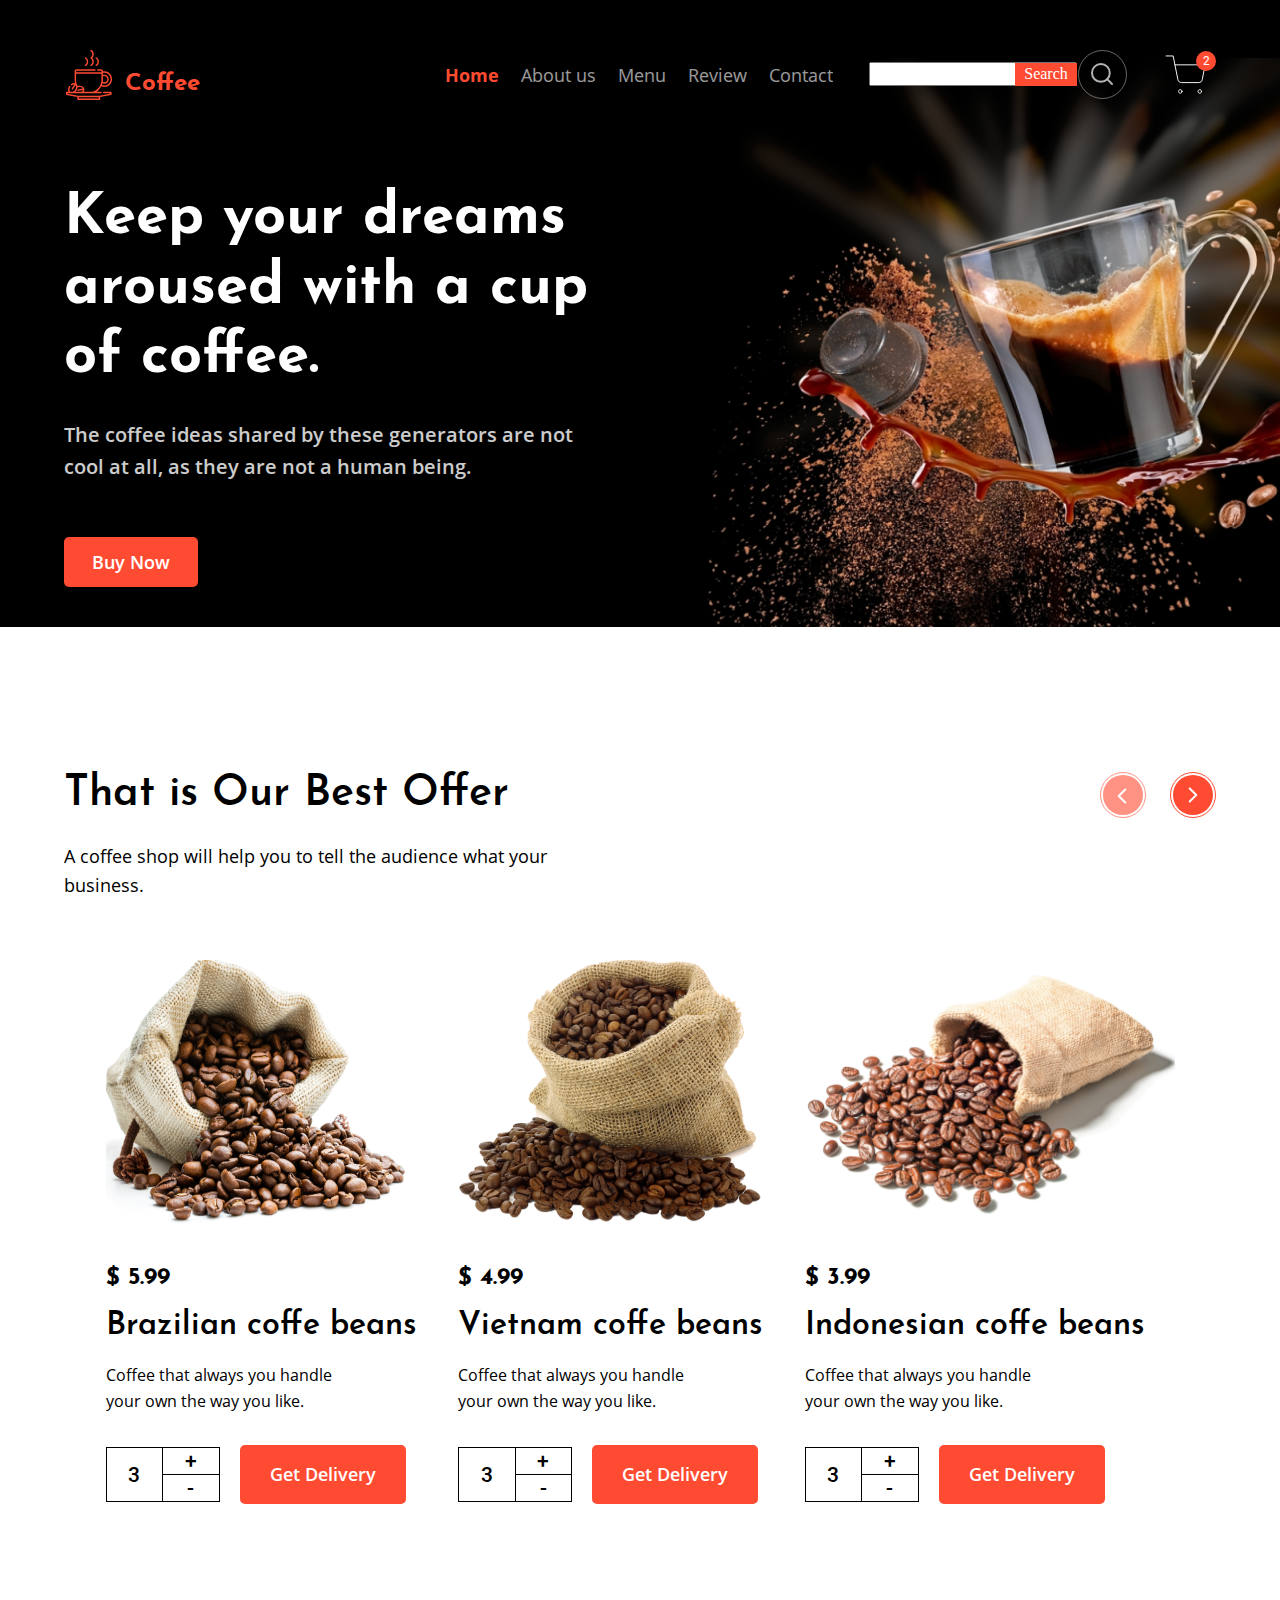
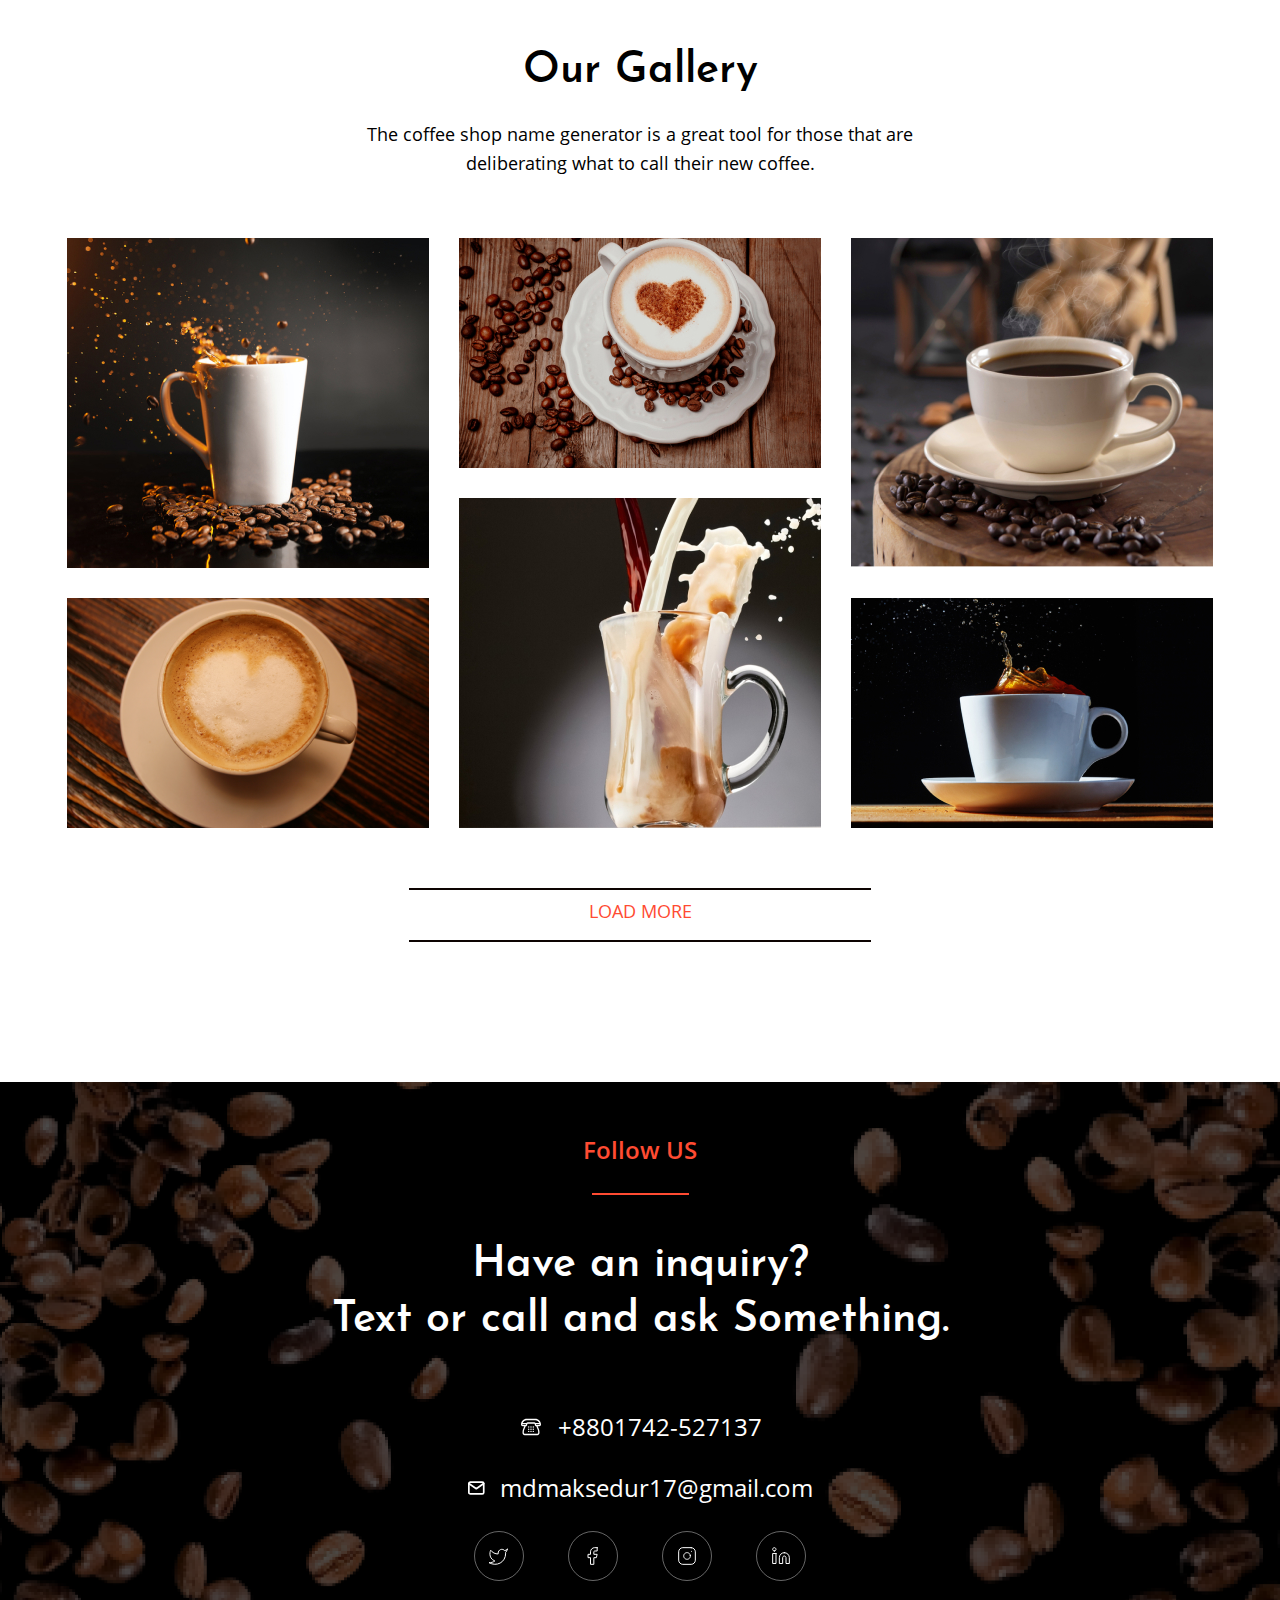
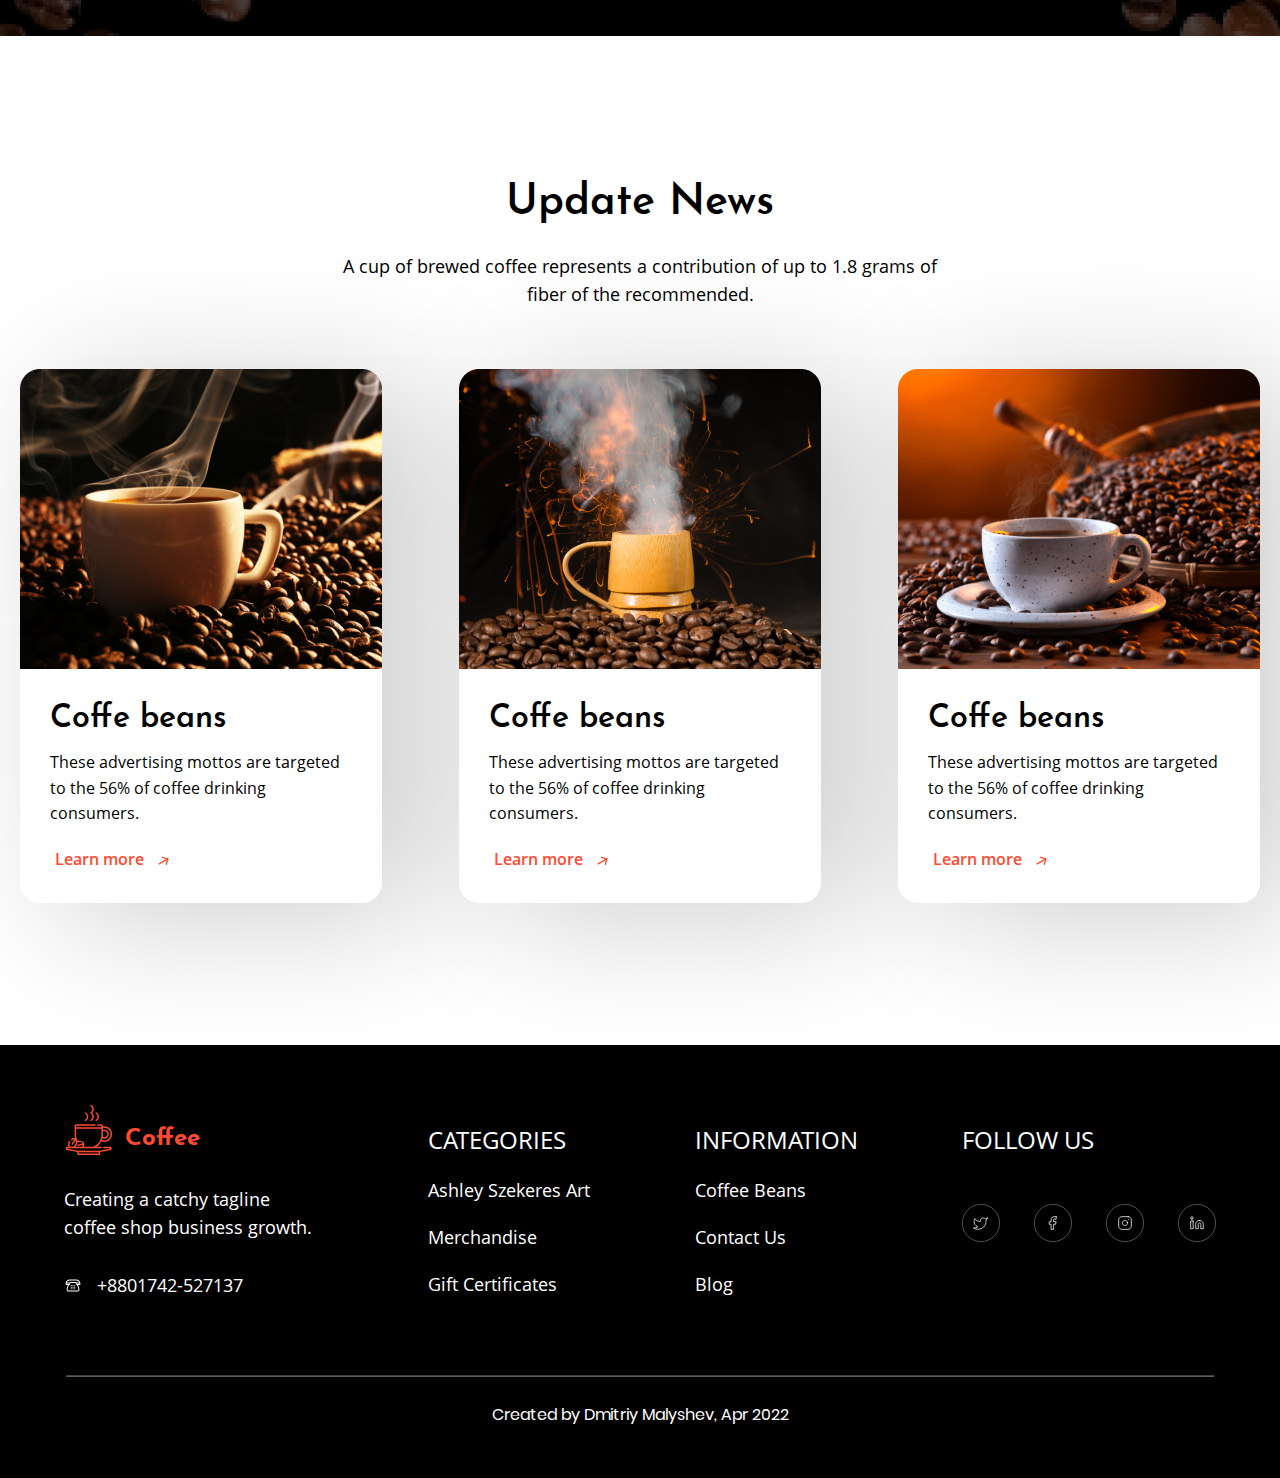
==== commit 6ff8cfc8: "searchinput js and stilization" ====
--- a/index.html
+++ b/index.html
@@ -60,7 +60,8 @@
 
                     <a href="#" class="search">
                         <img src="img/search-icon.svg" alt="Search icon" class="search__icon" width="49" height="49">
-                        <input type="search" class="visually-hidden">
+                        <input type="search" class="search-iput--open visually-hidden--none">
+                        <button class="search__submit search__submit--hidden" type="button">Search</button>
                     </a>
                     <div class="cart">
                         <img src="img/cart-icon.svg" alt="Cart icon" class="cart__icon" width="41" height="39">
--- a/css/style.css
+++ b/css/style.css
@@ -303,17 +303,6 @@
     margin-top: 20px;
     margin-right: 5%;
   }
-}
-
-.search {
-  width: 49px;
-  height: 49px;
-}
-
-.search__icon-2 {
-  position: absolute;
-  top: 14px;
-  left: 14px;
 }
 
 .cart {
@@ -609,6 +598,156 @@
   margin: 0;
 }
 
+.shop {
+  margin-top: 140px;
+  padding-left: 50px;
+}
+
+@media (max-width: 829px) {
+  .shop {
+    margin-top: 40px;
+  }
+}
+
+@media (min-width: 320px) {
+  .shop {
+    min-width: 280px;
+    padding: 0 20px;
+  }
+}
+
+@media (min-width: 830px) {
+  .shop {
+    min-width: 640px;
+    padding: 0 64px;
+  }
+}
+
+@media (min-width: 1440px) {
+  .shop {
+    padding: 1rem calc(50% - 575px);
+    padding-top: 0;
+    padding-bottom: 0;
+  }
+}
+
+.shop__wrapper {
+  display: flex;
+  flex-wrap: wrap;
+  margin-top: 60px;
+  justify-content: space-between;
+  margin-bottom: 140px;
+}
+
+@media (max-width: 1439px) {
+  .shop__wrapper {
+    justify-content: space-evenly;
+  }
+}
+
+@media (max-width: 1179px) {
+  .shop__wrapper {
+    gap: 40px;
+  }
+}
+
+@media (max-width: 829px) {
+  .shop__wrapper {
+    gap: 50px;
+    flex-direction: column;
+    align-items: center;
+  }
+}
+
+.shop__list {
+  margin: 0;
+  padding: 0;
+  display: flex;
+  flex-direction: column;
+  justify-content: space-between;
+}
+
+.shop__item {
+  list-style: none;
+  margin-top: auto;
+  max-width: 370px;
+  object-fit: cover;
+}
+
+.shop__item img {
+  max-width: 370px;
+  align-self: center;
+}
+
+.shop__order {
+  display: flex;
+  align-items: center;
+  margin-top: 31px;
+}
+
+.shop-table {
+  border-collapse: collapse;
+  border: 1px solid black;
+  border-radius: 2px;
+  margin-right: 20px;
+  font-family: 'Roboto';
+  font-style: normal;
+  font-weight: 500;
+  font-size: 21px;
+}
+
+.shop-table td:nth-of-type(1) {
+  width: 53.5px;
+  height: 22px;
+  text-align: center;
+}
+
+.shop-table td:nth-of-type(2) {
+  height: 22px;
+  text-align: center;
+}
+
+.nameing-section__toggle {
+  display: flex;
+  flex-wrap: wrap;
+  justify-content: space-between;
+  margin-bottom: 20px;
+  margin-left: 0;
+  margin-right: 0;
+}
+
+.nameing-section__toggle .nameing-section__heading {
+  width: 50%;
+}
+
+@media (max-width: 829px) {
+  .nameing-section__toggle .nameing-section__heading {
+    width: 100%;
+  }
+}
+
+.nameing-section__toggle .toggle {
+  width: 50%;
+  text-align: right;
+  margin-top: 5px;
+}
+
+@media (max-width: 829px) {
+  .nameing-section__toggle .toggle {
+    order: 2;
+    width: 100%;
+    text-align: center;
+  }
+}
+
+.nameing-section__toggle .toggle__button:first-child {
+  margin-right: 20px;
+}
+
+.nameing-section__toggle .nameing-section__description {
+  margin-top: 20px;
+}
+
 .nameing-section--position {
   text-align: center;
   margin-bottom: 60px;
@@ -1076,139 +1215,43 @@
   background-color: black;
 }
 
-.shop {
-  margin-top: 140px;
-  padding-left: 50px;
-}
-
-@media (max-width: 829px) {
-  .shop {
-    margin-top: 40px;
-  }
-}
-
-@media (min-width: 320px) {
-  .shop {
-    min-width: 280px;
-    padding: 0 20px;
-  }
-}
-
-@media (min-width: 831px) {
-  .shop {
-    min-width: 640px;
-    padding: 0 64px;
-  }
-}
-
-@media (min-width: 1440px) {
-  .shop {
-    padding: 1rem calc(50% - 575px);
-    padding-top: 0;
-    padding-bottom: 0;
-  }
-}
-
-.shop__wrapper {
-  display: flex;
-  flex-wrap: wrap;
-  margin-top: 60px;
-  justify-content: space-between;
-  margin-bottom: 140px;
-}
-
-@media (max-width: 1439px) {
-  .shop__wrapper {
-    justify-content: space-evenly;
-  }
-}
-
-@media (max-width: 1179px) {
-  .shop__wrapper {
-    gap: 40px;
-  }
-}
-
-@media (max-width: 830px) {
-  .shop__wrapper {
-    gap: 50px;
-    flex-direction: column;
-    align-items: center;
-  }
-}
-
-.shop__list {
-  margin: 0;
-  padding: 0;
-  display: flex;
-  flex-direction: column;
-  justify-content: space-between;
-}
-
-.shop__item {
-  list-style: none;
-  margin-top: auto;
-  max-width: 370px;
-  object-fit: cover;
-}
-
-.shop__item img {
-  max-width: 370px;
-  align-self: center;
-}
-
-.shop__order {
-  display: flex;
-  align-items: center;
-  margin-top: 31px;
-}
-
-.shop-table {
-  border-collapse: collapse;
-  border: 1px solid black;
-  border-radius: 2px;
-  margin-right: 20px;
-  font-family: 'Roboto';
-  font-style: normal;
-  font-weight: 500;
-  font-size: 21px;
-}
-
-.shop-table td:nth-of-type(1) {
-  width: 53.5px;
-  height: 22px;
-  text-align: center;
-}
-
-.shop-table td:nth-of-type(2) {
-  height: 22px;
-  text-align: center;
-}
-
-.nameing-section__toggle {
-  display: flex;
-  flex-wrap: wrap;
-  justify-content: space-between;
-  margin-bottom: 20px;
-  margin-left: 0;
-  margin-right: 0;
-}
-
-.nameing-section__toggle .nameing-section__heading {
-  width: 50%;
-}
-
-.nameing-section__toggle .toggle {
-  width: 50%;
-  text-align: right;
-  margin-top: 5px;
-}
-
-.nameing-section__toggle .toggle__button:first-child {
-  margin-right: 20px;
-}
-
-.nameing-section__toggle .nameing-section__description {
-  margin-top: 20px;
+.search {
+  width: 49px;
+  height: 49px;
+  position: relative;
+}
+
+.search__icon-2 {
+  position: absolute;
+  top: 14px;
+  left: 14px;
+}
+
+.visually-hidden--none {
+  display: none;
+}
+
+.search-iput--open {
+  display: block;
+  position: absolute;
+  right: 50px;
+  top: 12px;
+  z-index: 2;
+}
+
+.search__submit--hidden {
+  display: none;
+}
+
+.search__submit {
+  display: block;
+  color: white;
+  z-index: 3;
+  position: absolute;
+  top: 13px;
+  right: 50px;
+  background-color: #FF4B32;
+  height: 23px;
+  width: 62px;
 }
 /*# sourceMappingURL=style.css.map */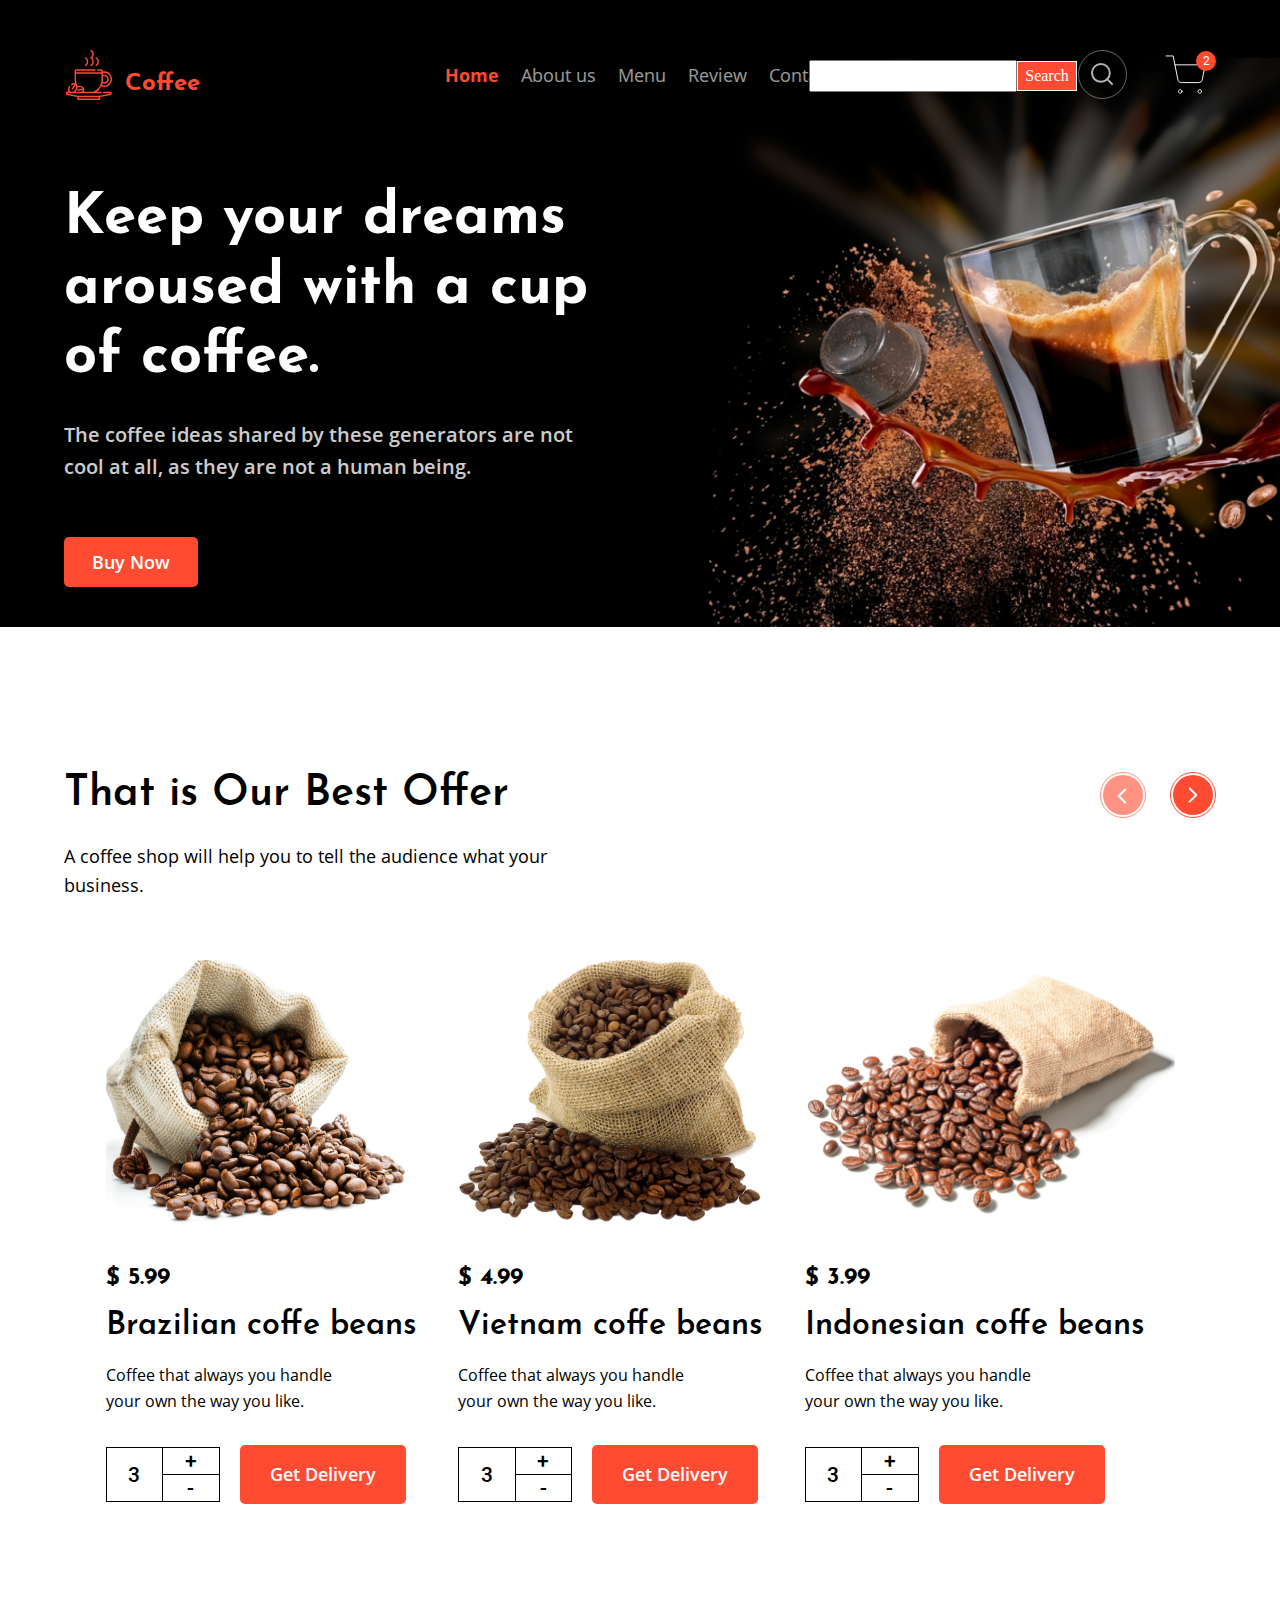
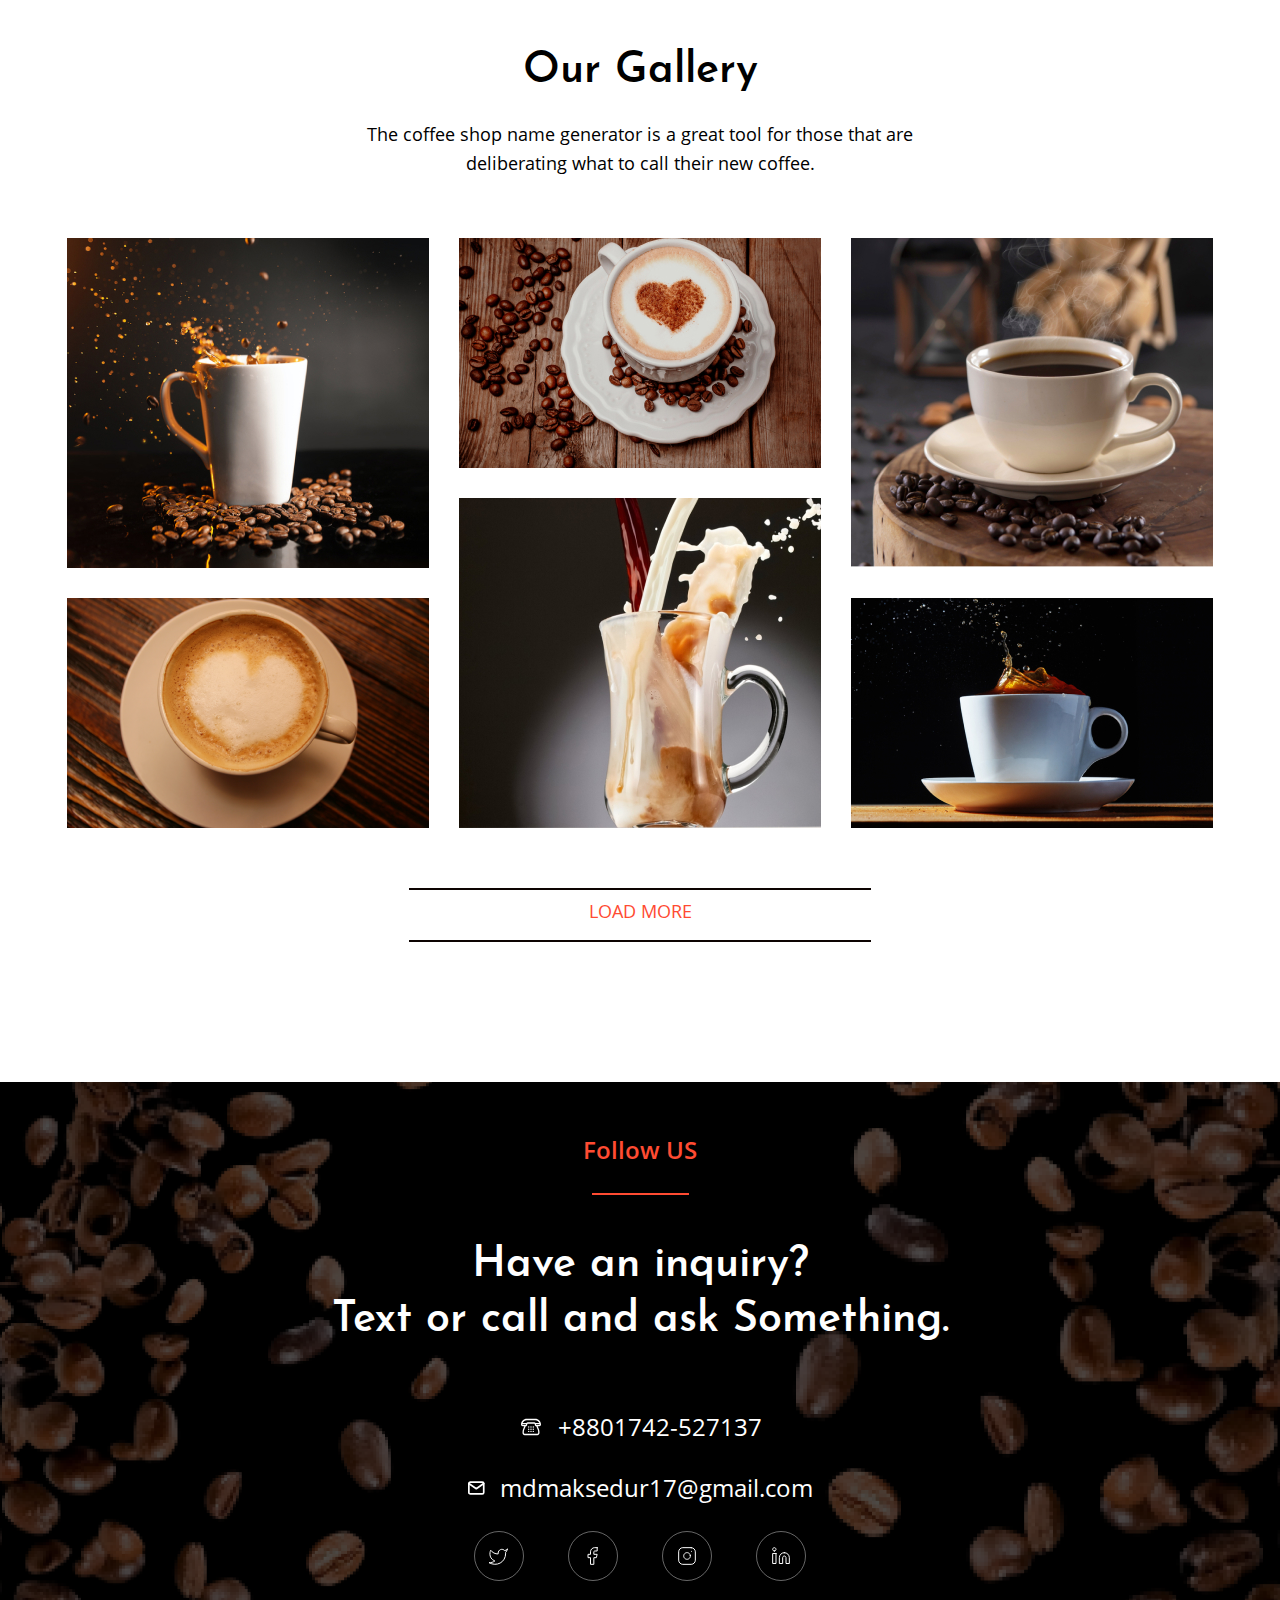
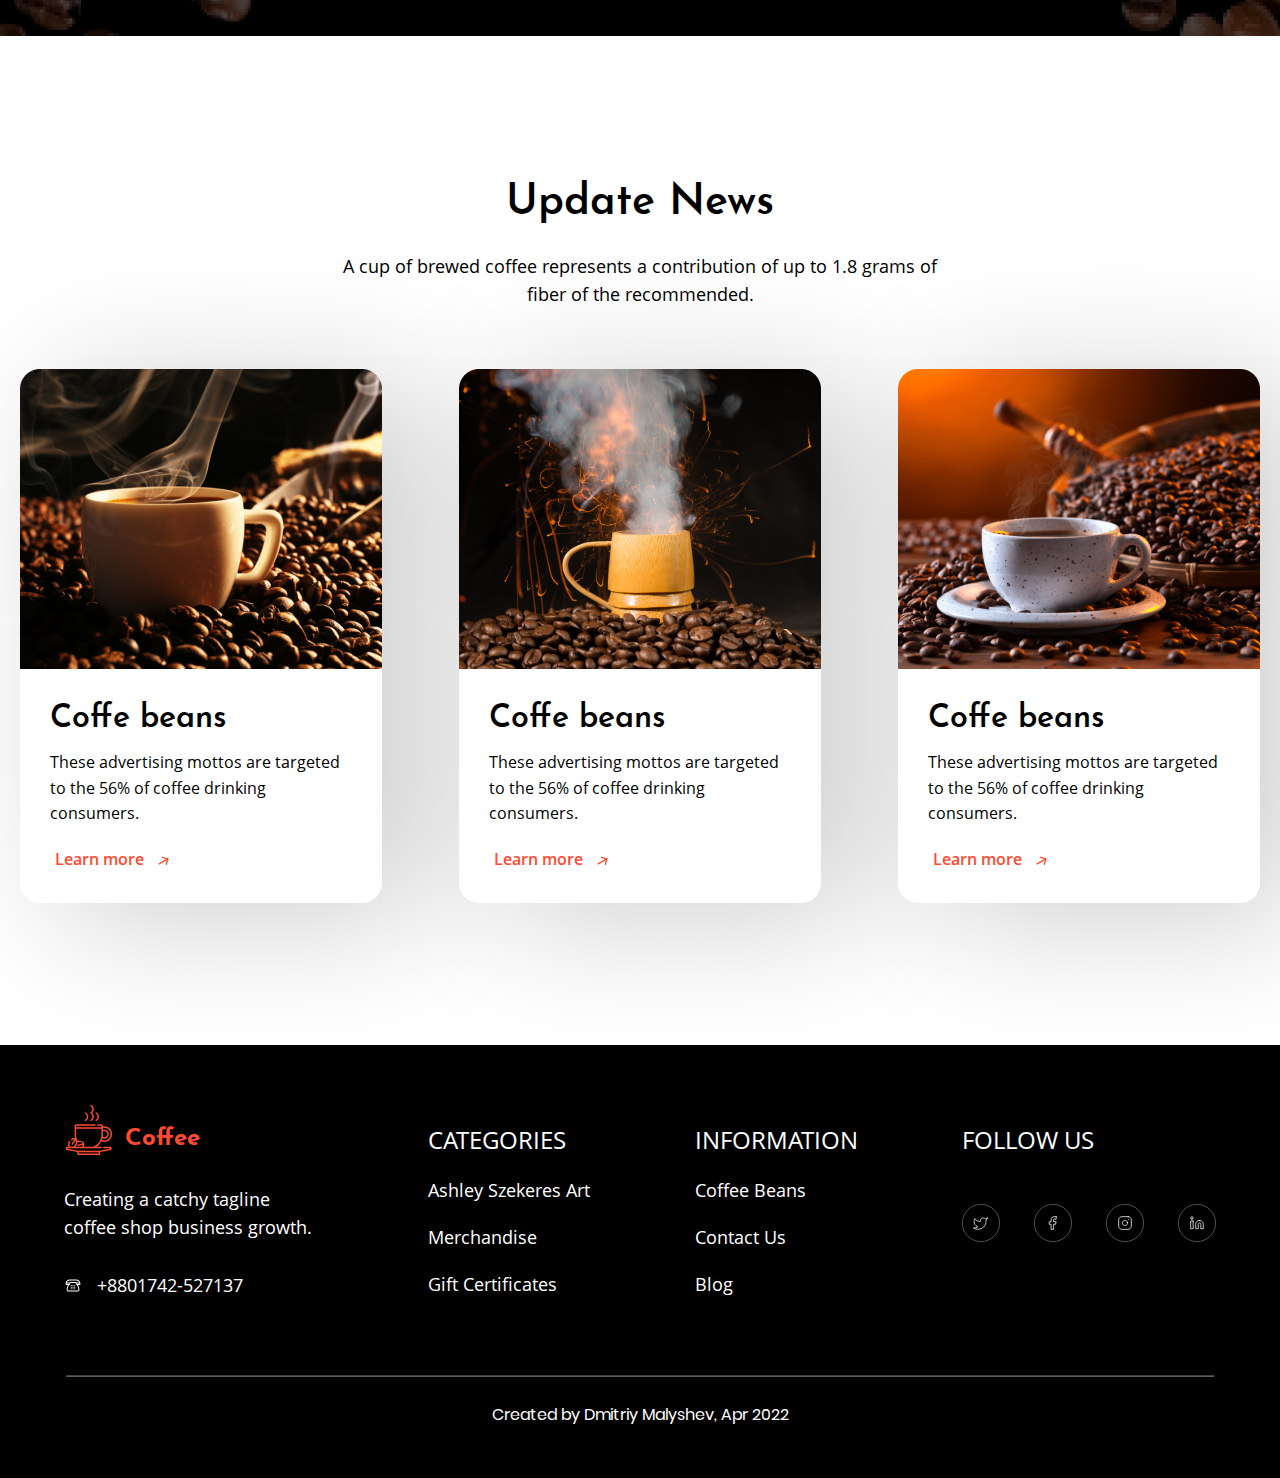
==== commit d6d53bdb: "new changes" ====
--- a/index.html
+++ b/index.html
@@ -60,8 +60,11 @@
 
                     <a href="#" class="search">
                         <img src="img/search-icon.svg" alt="Search icon" class="search__icon" width="49" height="49">
-                        <input type="search" class="search-iput--open visually-hidden--none">
-                        <button class="search__submit search__submit--hidden" type="button">Search</button>
+
+                        <form class="search__result" method="get" action="https://echo.htmlacademy.ru">
+                            <input type="search" class="search-iput--open visually-hidden--none">
+                            <button class="search__submit search__submit--hidden" type="submit">Search</button>
+                        </form>
                     </a>
                     <div class="cart">
                         <img src="img/cart-icon.svg" alt="Cart icon" class="cart__icon" width="41" height="39">
--- a/css/style.css
+++ b/css/style.css
@@ -1234,9 +1234,10 @@
 .search-iput--open {
   display: block;
   position: absolute;
-  right: 50px;
-  top: 12px;
+  right: 110px;
+  top: 10px;
   z-index: 2;
+  height: 32px;
 }
 
 .search__submit--hidden {
@@ -1248,10 +1249,15 @@
   color: white;
   z-index: 3;
   position: absolute;
-  top: 13px;
+  top: 11px;
   right: 50px;
   background-color: #FF4B32;
-  height: 23px;
-  width: 62px;
+  height: 30px;
+  width: 60px;
+  border: solid white 1px;
+}
+
+.search__submit:hover {
+  background-color: #fc2408;
 }
 /*# sourceMappingURL=style.css.map */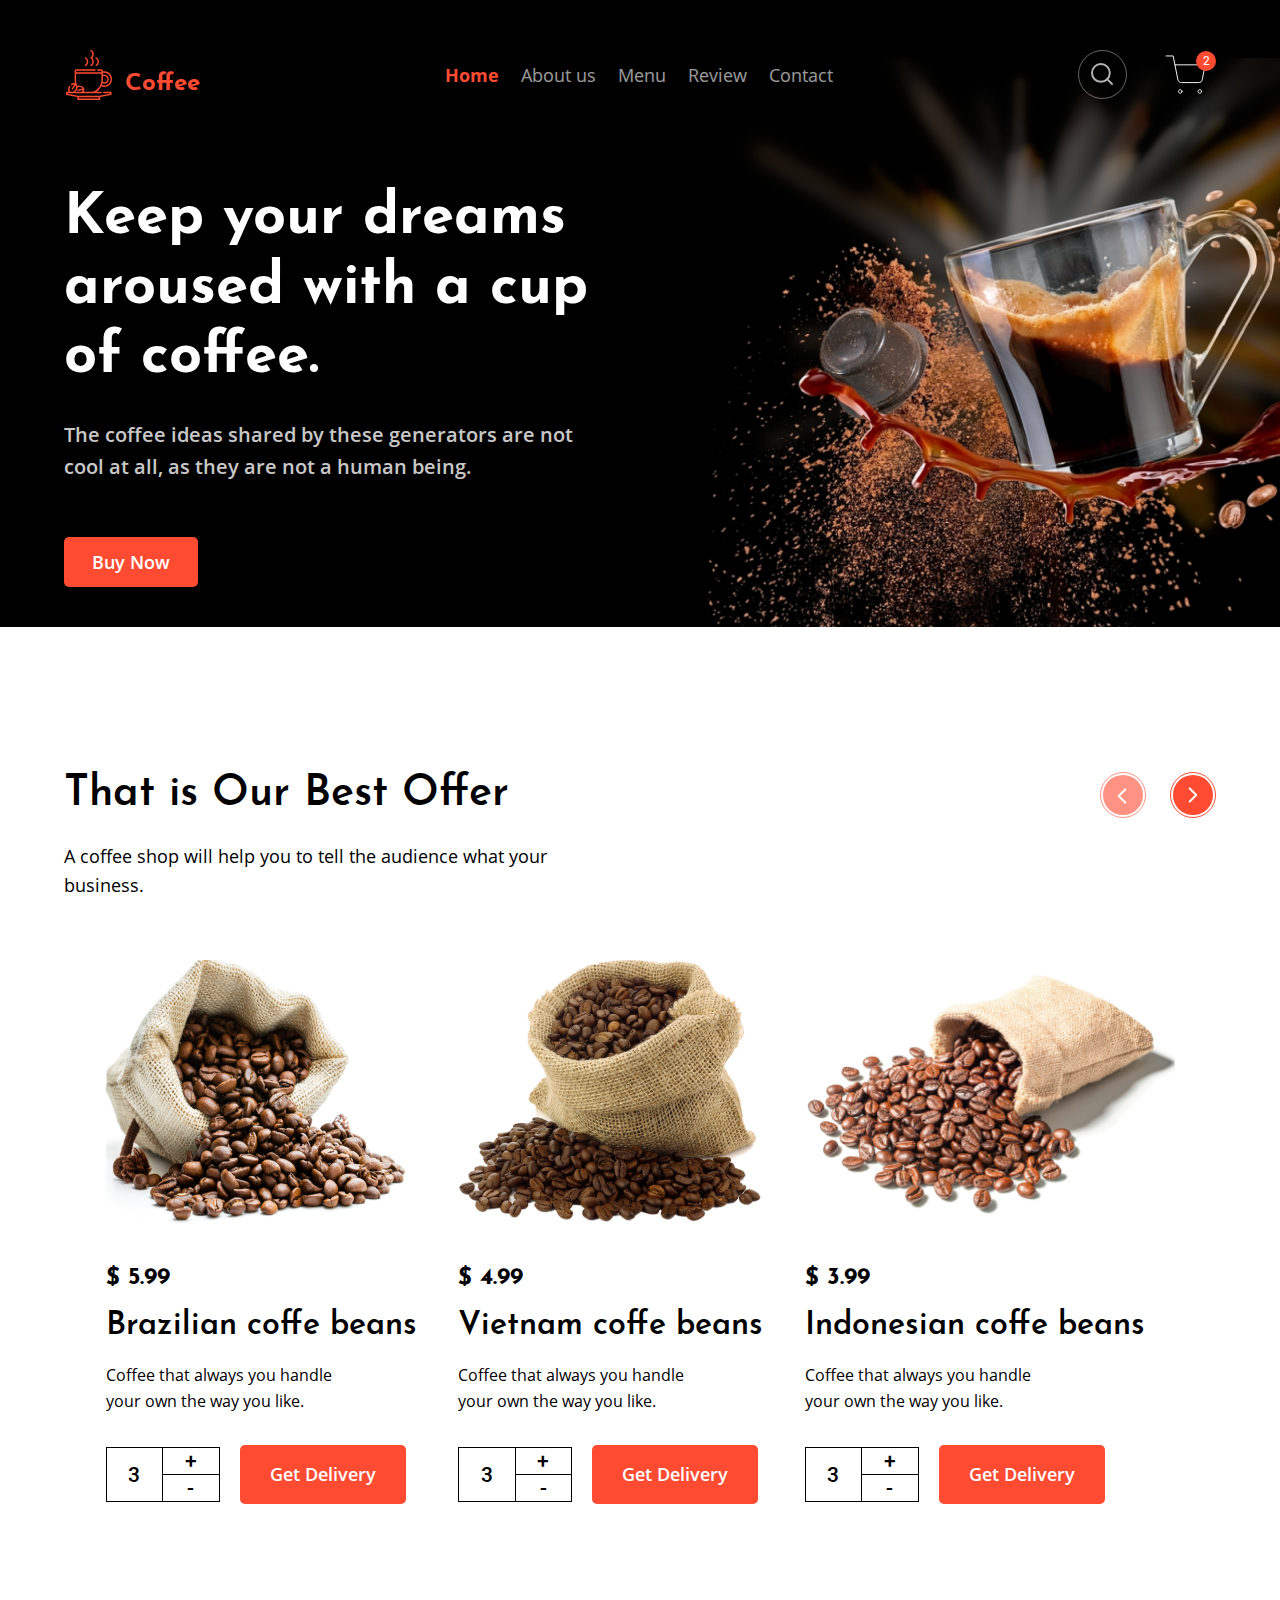
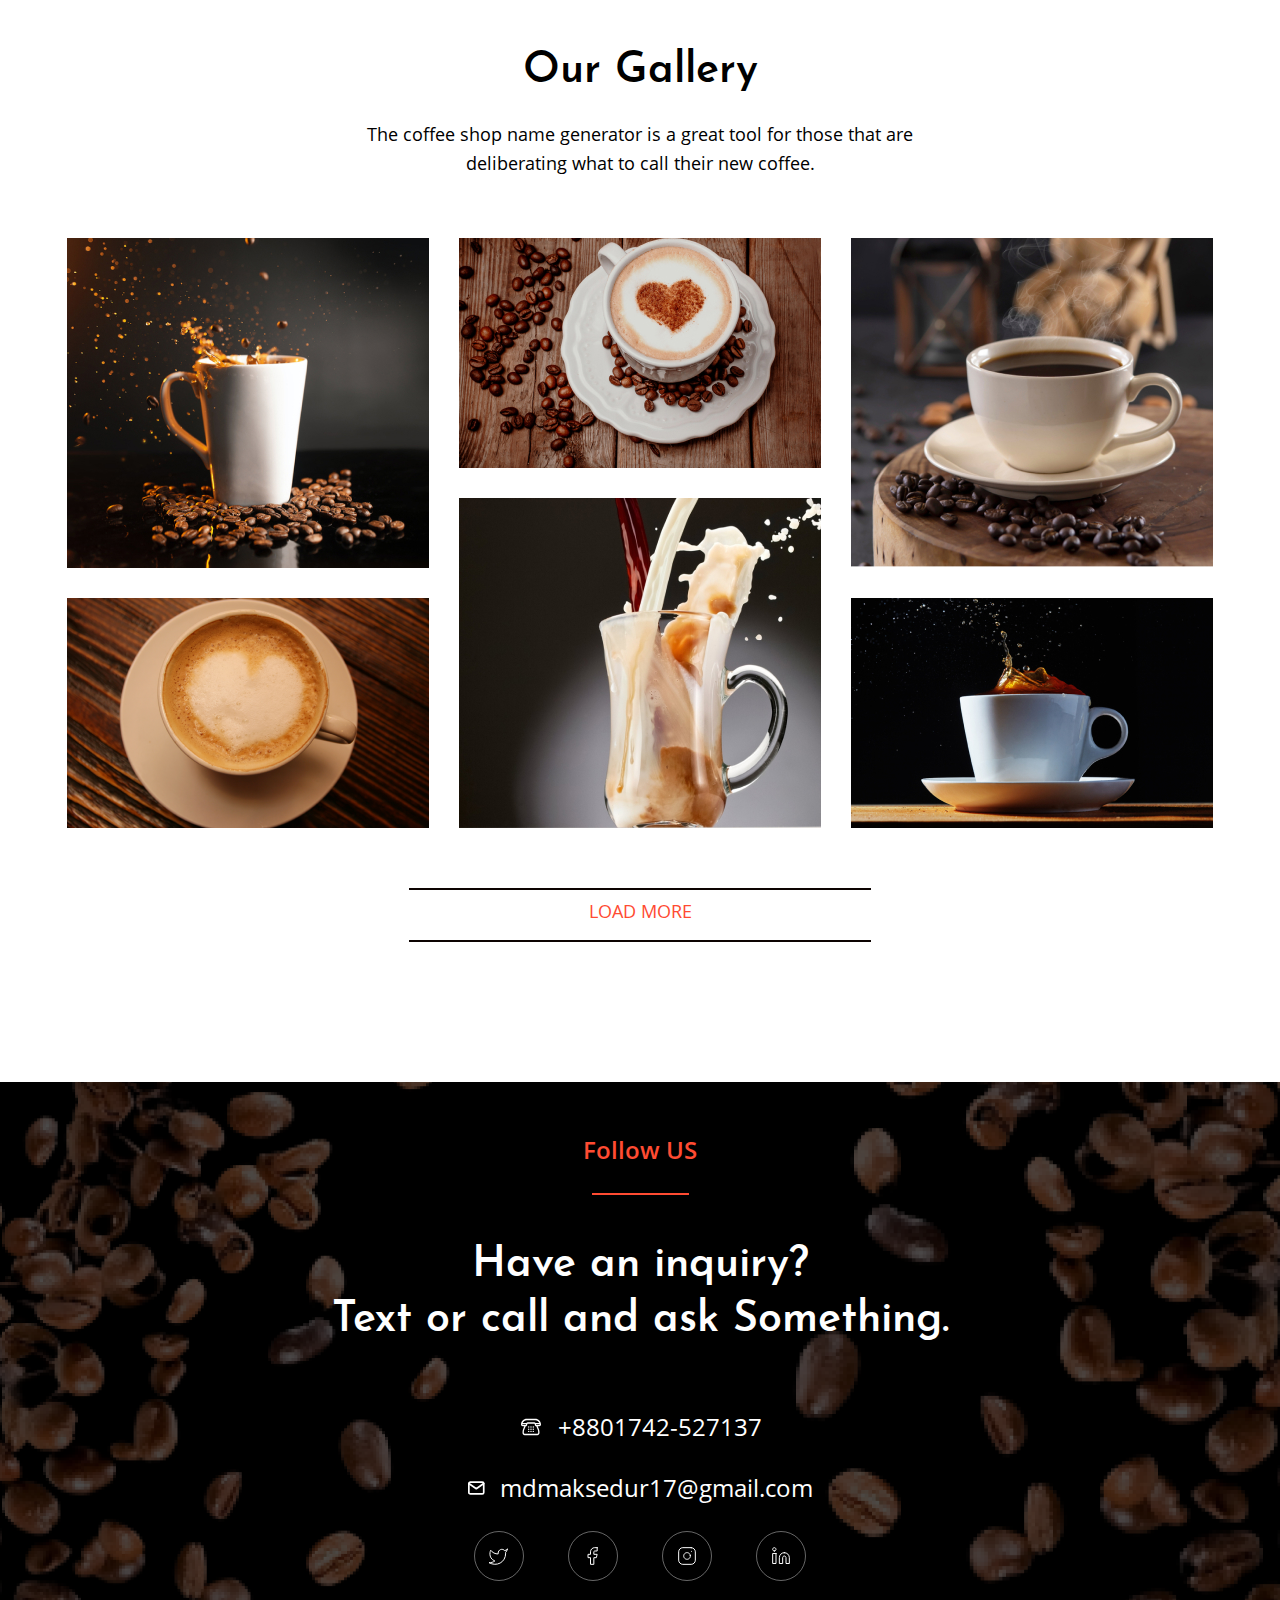
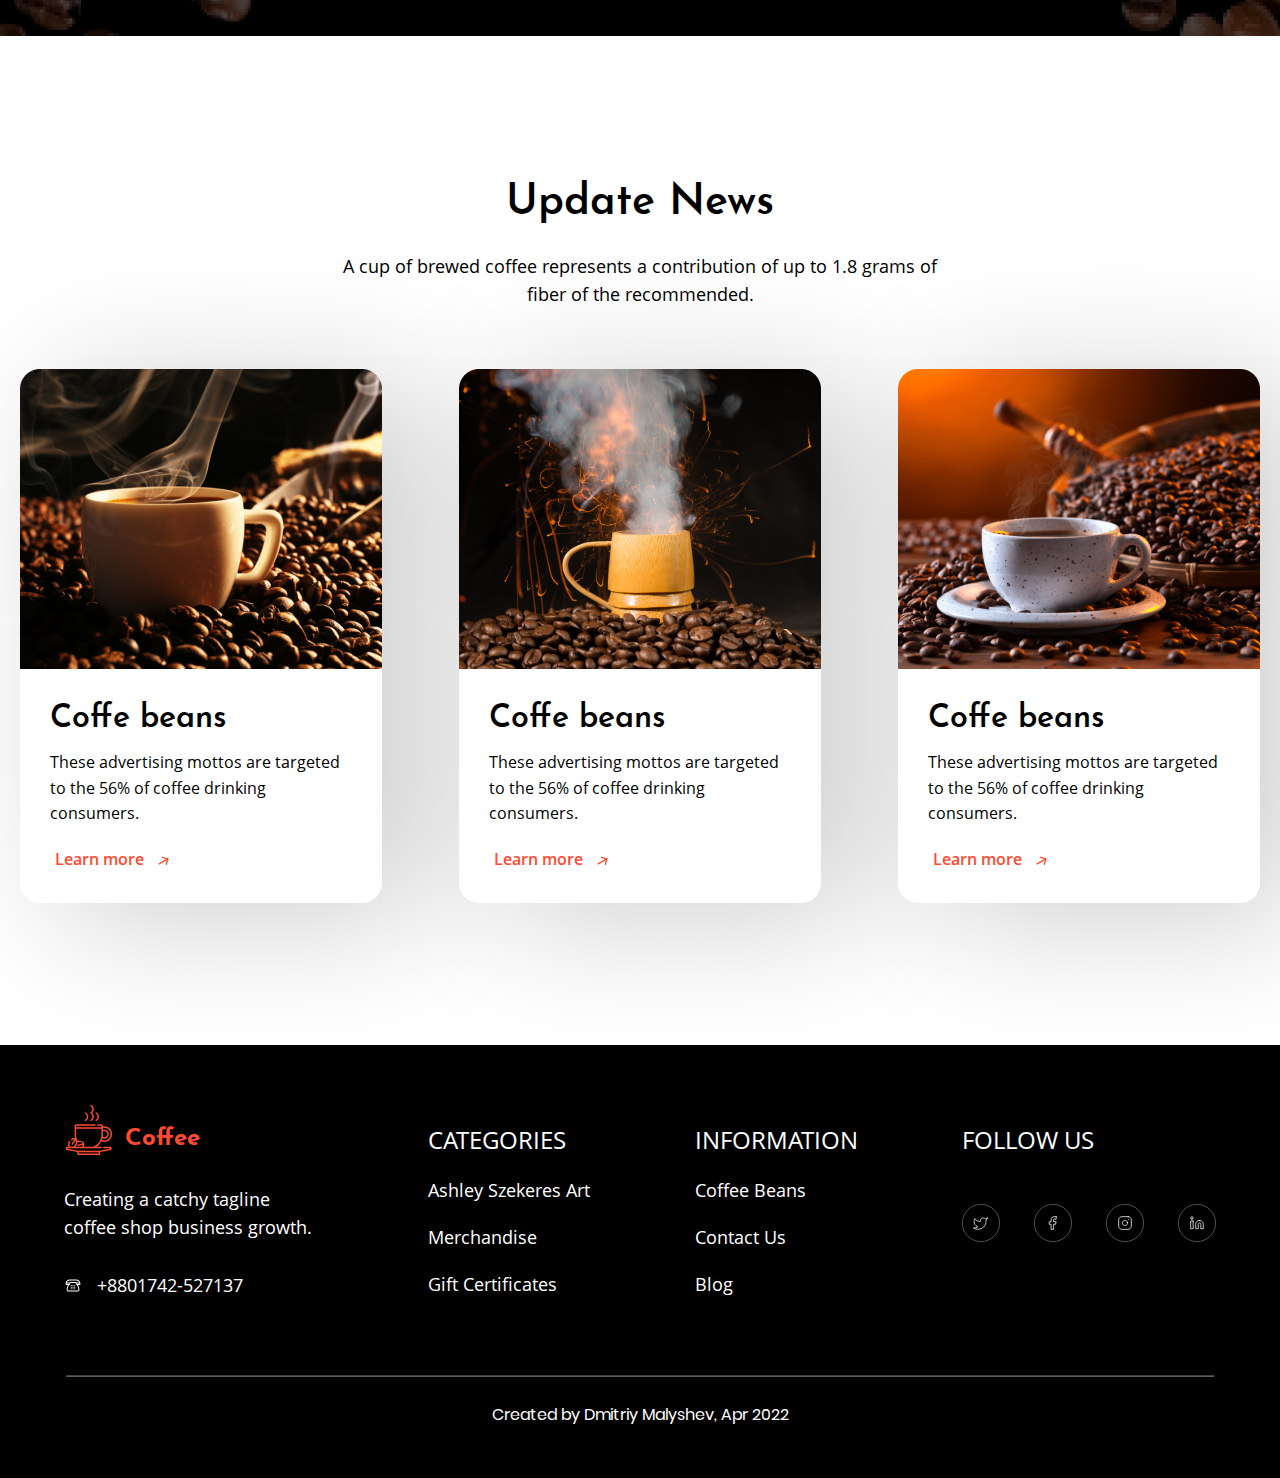
==== commit add74893: "js search done" ====
--- a/index.html
+++ b/index.html
@@ -53,6 +53,7 @@
                             <a href="#">Contact</a>
                         </li>
 
+
                     </ul>
                 </nav>
 
@@ -60,11 +61,8 @@
 
                     <a href="#" class="search">
                         <img src="img/search-icon.svg" alt="Search icon" class="search__icon" width="49" height="49">
-
-                        <form class="search__result" method="get" action="https://echo.htmlacademy.ru">
-                            <input type="search" class="search-iput--open visually-hidden--none">
-                            <button class="search__submit search__submit--hidden" type="submit">Search</button>
-                        </form>
+                        <input type="search" class="visually-hidden--none">
+                        <button class="search__submit--hidden" type="button">Search</button>
                     </a>
                     <div class="cart">
                         <img src="img/cart-icon.svg" alt="Cart icon" class="cart__icon" width="41" height="39">
--- a/css/style.css
+++ b/css/style.css
@@ -153,6 +153,7 @@
 
 .nav-wrapper {
   display: flex;
+  flex-wrap: wrap;
 }
 
 @media (max-width: 1440px) {
@@ -210,7 +211,7 @@
     margin-top: 40px;
     position: absolute;
     background-color: #FF4B32;
-    width: 100%;
+    width: 100vw;
     align-content: center;
   }
 }
@@ -338,9 +339,10 @@
 
 @media (max-width: 829px) {
   .main-nav {
-    margin-top: 30px;
-    position: relative;
-    width: 30%;
+    order: 2;
+    margin-top: 24px;
+    position: absolute;
+    top: 50px;
   }
 }
 
@@ -353,12 +355,13 @@
 @media (max-width: 829px) {
   .main-nav__toggle {
     position: absolute;
-    width: 100%;
+    width: 100vw;
     height: 40px;
     cursor: pointer;
     border: 0;
     z-index: 2;
     background-color: #FF4B32;
+    left: 50%;
   }
   .main-nav__toggle:hover, .main-nav__toggle:active {
     background-color: #fc2408;
@@ -370,7 +373,7 @@
     content: "";
     position: absolute;
     top: 12px;
-    left: 40%;
+    left: 47%;
     width: 36px;
     height: 2px;
     opacity: 0.7;
@@ -384,7 +387,8 @@
   content: "";
   position: absolute;
   top: 18px;
-  left: 40%;
+  left: 50%;
+  margin-left: -20px;
   width: 36px;
   height: 3px;
   background-color: white;
@@ -430,6 +434,7 @@
   .page__logo {
     margin-top: 20px;
     margin-left: 12px;
+    width: 50%;
   }
 }
 
@@ -542,7 +547,7 @@
   font-weight: 600;
   font-size: 20px;
   line-height: 160%;
-  opacity: 0.8;
+  color: rgba(255, 255, 255, 0.8);
   max-width: 516px;
 }
 
@@ -1234,10 +1239,9 @@
 .search-iput--open {
   display: block;
   position: absolute;
-  right: 110px;
-  top: 10px;
+  right: 50px;
+  top: 12px;
   z-index: 2;
-  height: 32px;
 }
 
 .search__submit--hidden {
@@ -1249,15 +1253,10 @@
   color: white;
   z-index: 3;
   position: absolute;
-  top: 11px;
+  top: 13px;
   right: 50px;
   background-color: #FF4B32;
-  height: 30px;
-  width: 60px;
-  border: solid white 1px;
-}
-
-.search__submit:hover {
-  background-color: #fc2408;
+  height: 23px;
+  width: 62px;
 }
 /*# sourceMappingURL=style.css.map */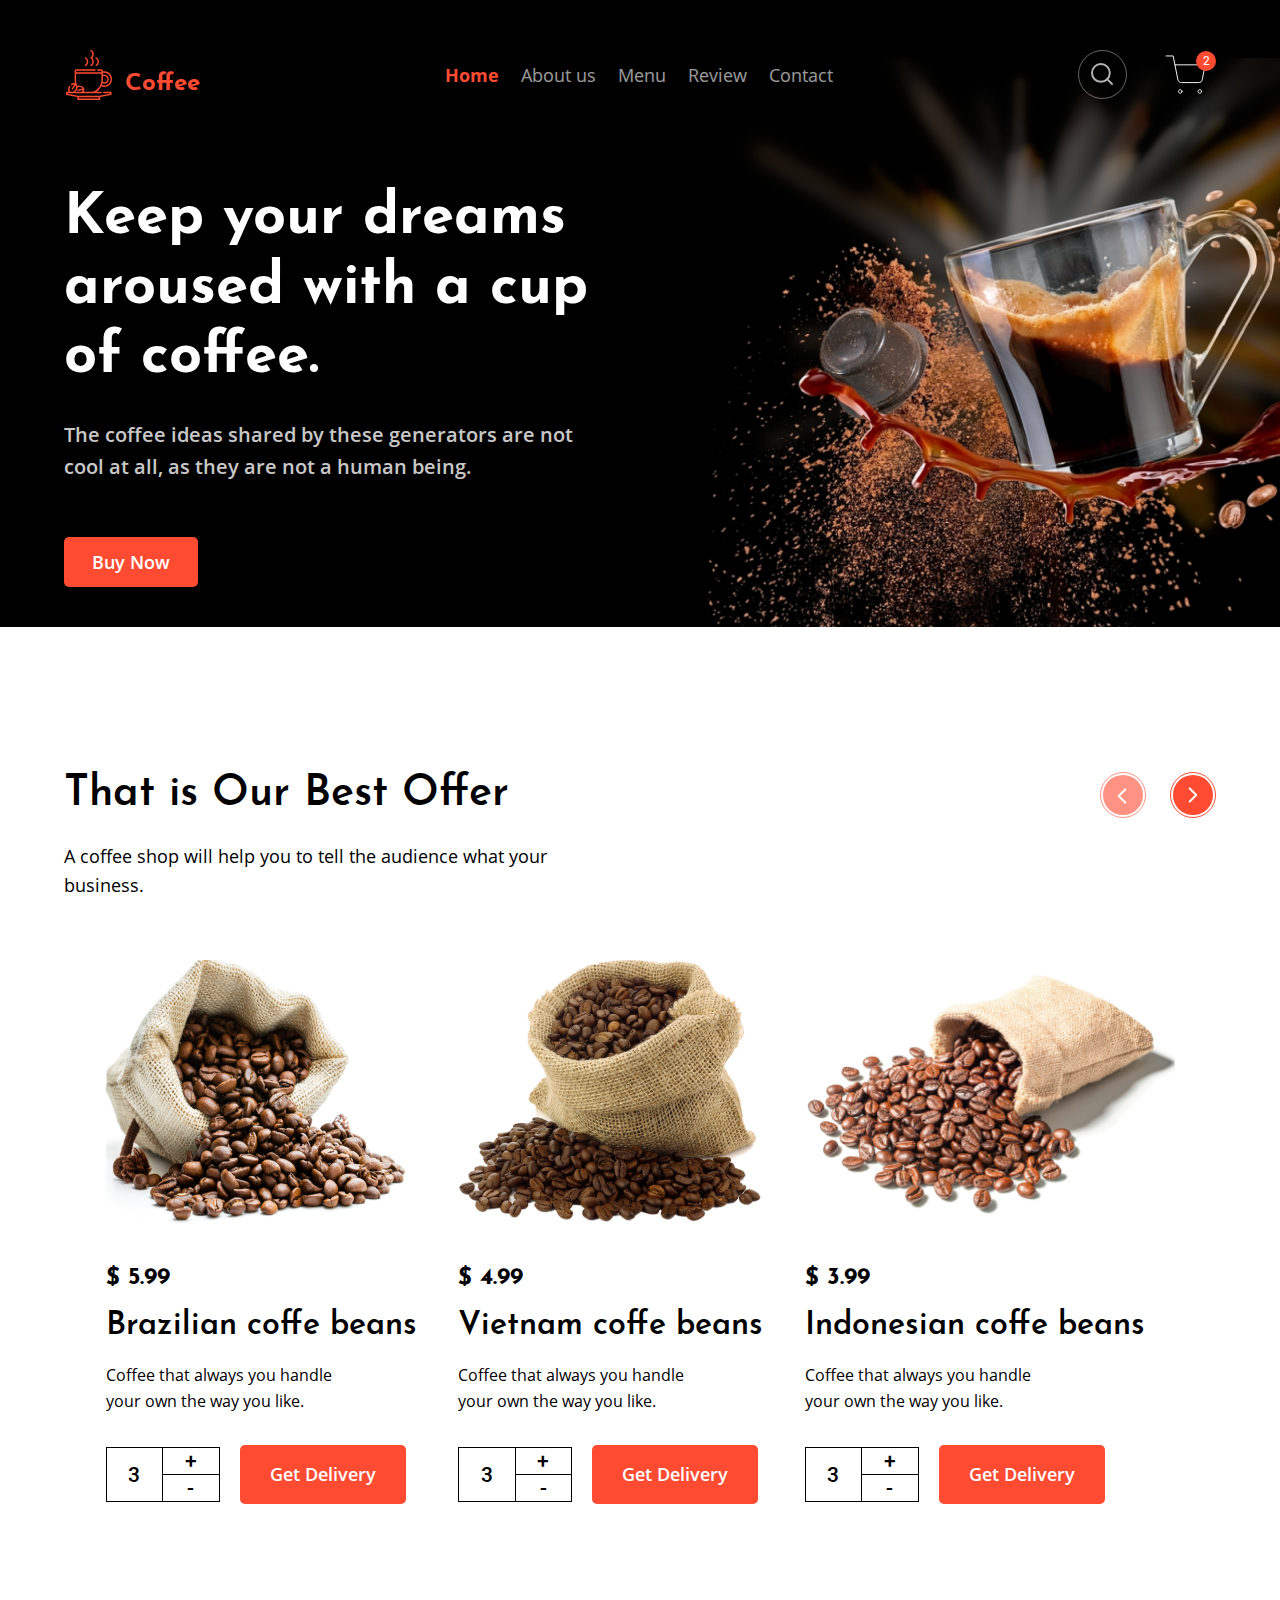
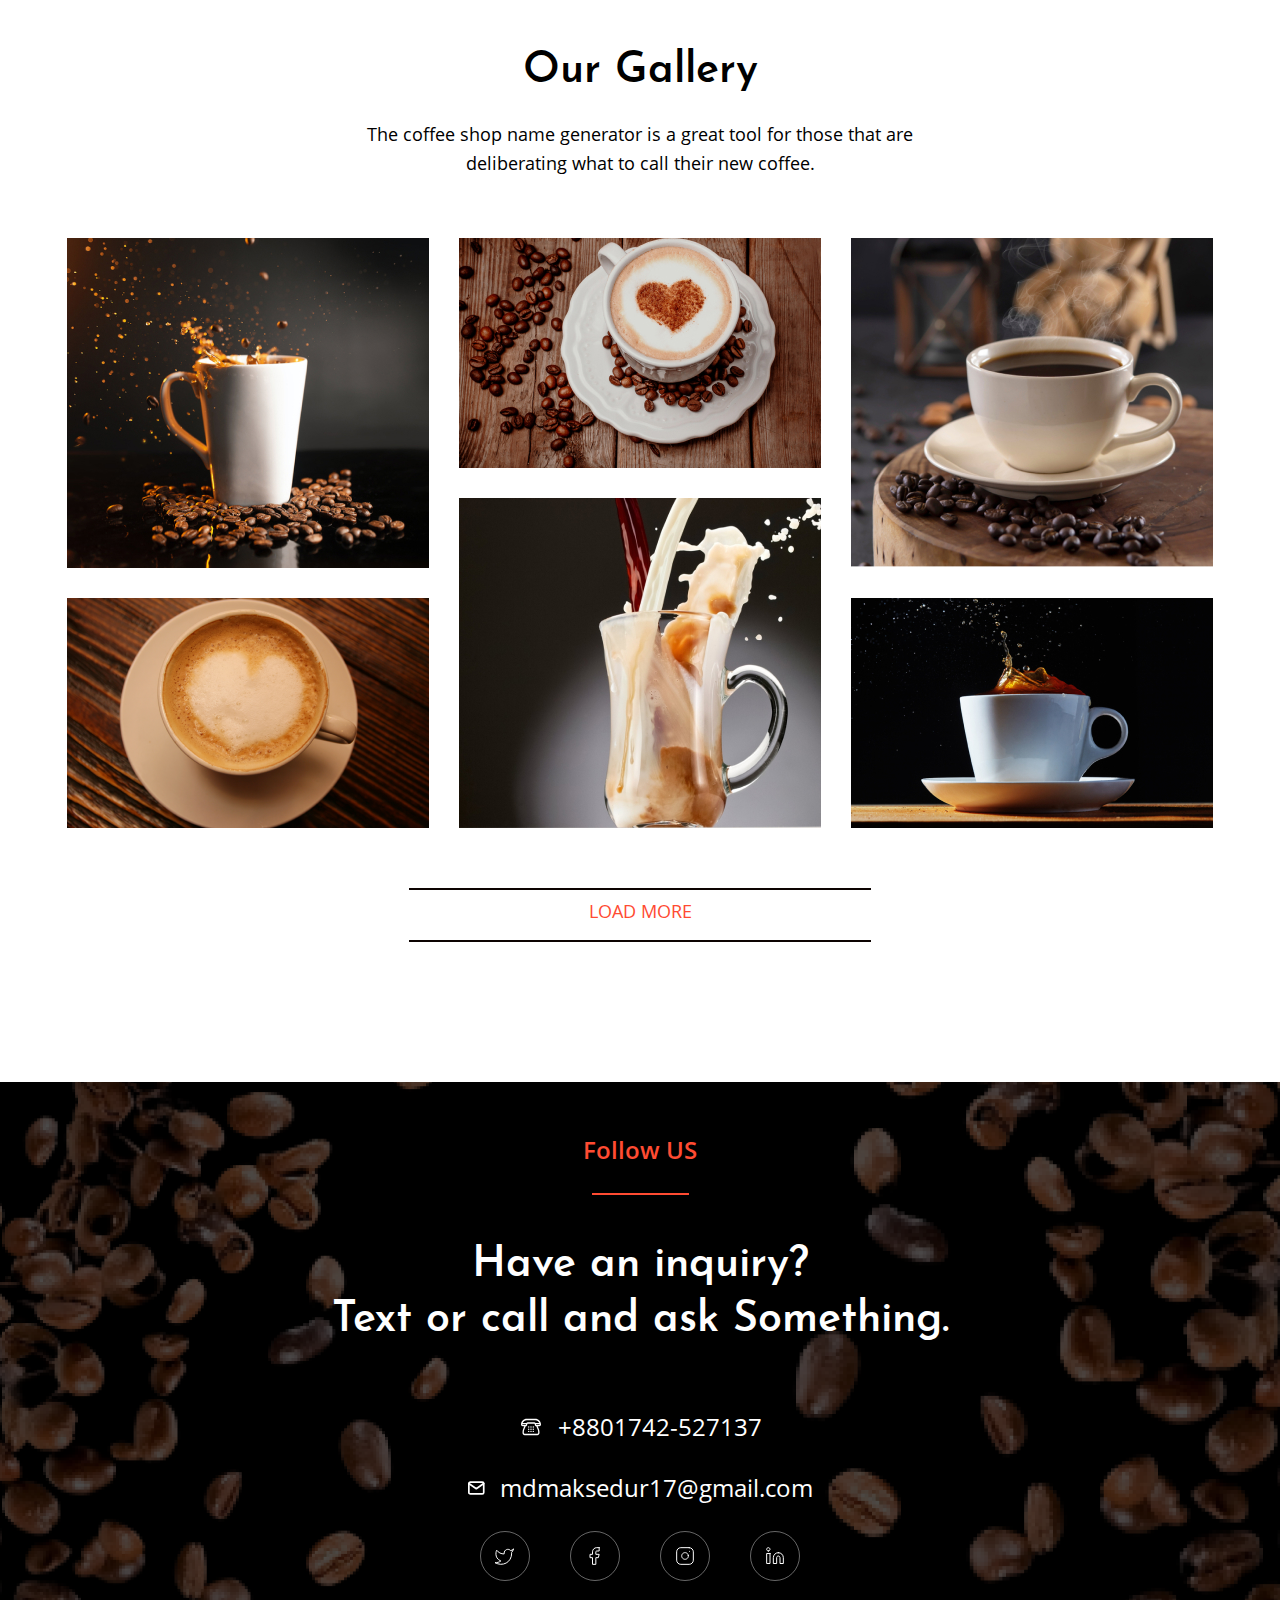
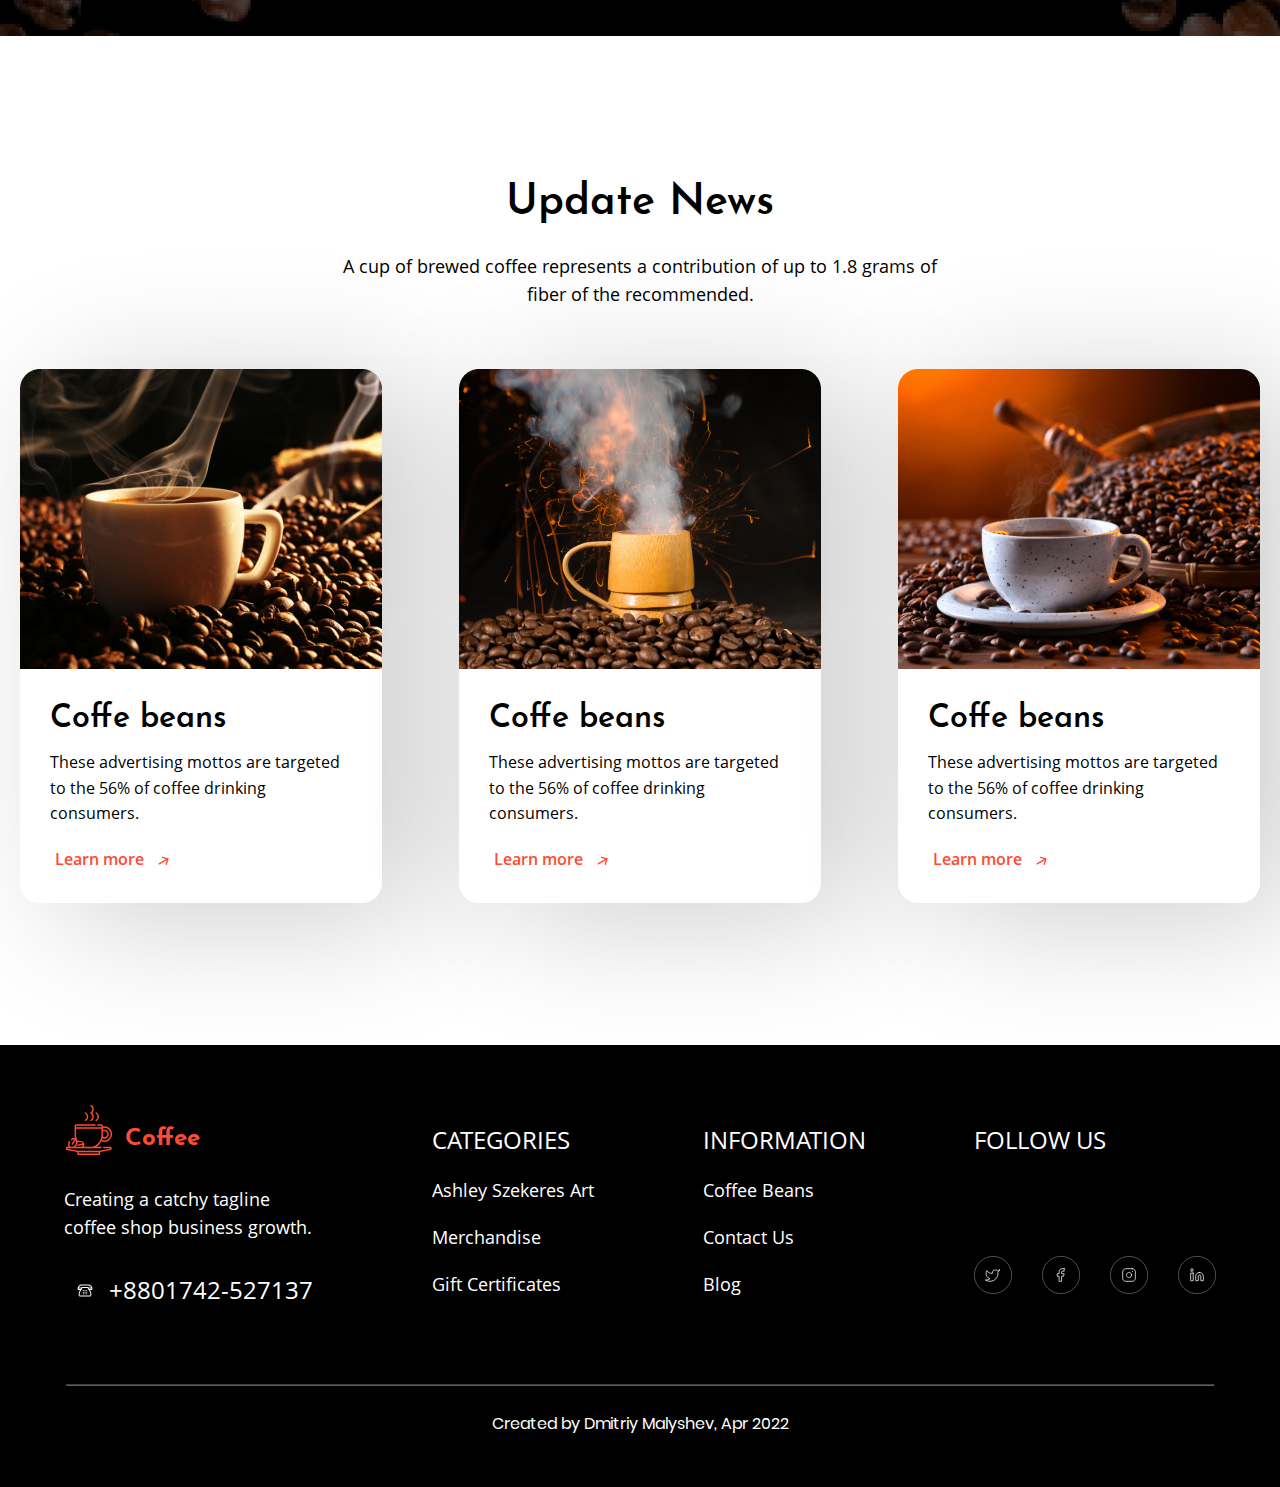
==== commit 08d3559d: "social made by inline svg" ====
--- a/index.html
+++ b/index.html
@@ -61,13 +61,16 @@
 
                     <a href="#" class="search">
                         <img src="img/search-icon.svg" alt="Search icon" class="search__icon" width="49" height="49">
-                        <input type="search" class="visually-hidden--none">
-                        <button class="search__submit--hidden" type="button">Search</button>
+                        <form method="get" action="#">
+                            <input type="text" name="search-result" value="" class="visually-hidden--none"
+                                placeholder="Your request">
+                            <button class="search__submit--hidden" type="submit">Search</button>
+                        </form>
                     </a>
-                    <div class="cart">
+                    <a class="cart" href="#">
                         <img src="img/cart-icon.svg" alt="Cart icon" class="cart__icon" width="41" height="39">
                         <p class="cart__number">2</p>
-                    </div>
+                    </a>
                 </div>
 
             </div>
@@ -246,10 +249,57 @@
                 <a href=mailto:mdmaksedur17@gmail.comc class="contacts__item">mdmaksedur17@gmail.com</a>
             </div>
             <div class="social">
-                <a href="#"><img src="img/Twitter.svg" alt="twitter-icon" width="50" height="50"></a>
-                <a href="#"><img src="img/Facebook.svg" alt="facebook-icon" width="50" height="50"></a>
-                <a href="#"><img src="img/Instagram.svg" alt="instagramm-icon" width="50" height="50"></a>
-                <a href="#"><img src="img/Linkdin.svg" alt="twitter-icon" width="50" height="50"></a>
+
+                <a href="#">
+                    <svg class="social__img" width="50" height="50" viewBox="0 0 50 50" fill="none"
+                        xmlns="http://www.w3.org/2000/svg">
+                        <circle opacity="0.4" cx="25" cy="25" r="24.5" stroke="white" />
+                        <path
+                            d="M33.3333 18.3417C32.5353 18.9046 31.6518 19.3351 30.7167 19.6167C30.2148 19.0396 29.5478 18.6306 28.8059 18.445C28.0639 18.2593 27.2829 18.306 26.5684 18.5787C25.8539 18.8515 25.2404 19.337 24.8108 19.9698C24.3813 20.6026 24.1564 21.352 24.1667 22.1167V22.95C22.7022 22.988 21.2511 22.6632 19.9425 22.0046C18.634 21.3459 17.5086 20.3739 16.6667 19.175C16.6667 19.175 13.3333 26.675 20.8333 30.0084C19.1171 31.1733 17.0726 31.7575 15 31.675C22.5 35.8417 31.6667 31.675 31.6667 22.0917C31.6659 21.8596 31.6436 21.628 31.6 21.4C32.4505 20.5613 33.0507 19.5023 33.3333 18.3417V18.3417Z"
+                            stroke="white" stroke-linecap="round" stroke-linejoin="round" />
+                    </svg>
+                </a>
+
+                <a href="#">
+                    <svg class="social__img" width="50" height="50" viewBox="0 0 50 50" fill="none"
+                        xmlns="http://www.w3.org/2000/svg">
+                        <circle opacity="0.4" cx="25" cy="25" r="24.5" stroke="white" />
+                        <path
+                            d="M29.1667 16.6665H26.6667C25.5616 16.6665 24.5018 17.1055 23.7204 17.8869C22.939 18.6683 22.5 19.7281 22.5 20.8332V23.3332H20V26.6665H22.5V33.3332H25.8333V26.6665H28.3333L29.1667 23.3332H25.8333V20.8332C25.8333 20.6122 25.9211 20.4002 26.0774 20.2439C26.2337 20.0876 26.4457 19.9998 26.6667 19.9998H29.1667V16.6665Z"
+                            stroke="white" stroke-linecap="round" stroke-linejoin="round" />
+                    </svg>
+                </a>
+
+                <a href="#">
+                    <svg class="social__img" width="50" height="50" viewBox="0 0 50 50" fill="none"
+                        xmlns="http://www.w3.org/2000/svg">
+                        <circle opacity="0.4" cx="25" cy="25" r="24.5" stroke="white" />
+                        <path
+                            d="M29.1667 16.6665H20.8334C18.5322 16.6665 16.6667 18.532 16.6667 20.8332V29.1665C16.6667 31.4677 18.5322 33.3332 20.8334 33.3332H29.1667C31.4679 33.3332 33.3334 31.4677 33.3334 29.1665V20.8332C33.3334 18.532 31.4679 16.6665 29.1667 16.6665Z"
+                            stroke="white" stroke-linecap="round" stroke-linejoin="round" />
+                        <path
+                            d="M28.3323 24.4753C28.4351 25.1688 28.3167 25.8771 27.9937 26.4994C27.6708 27.1218 27.1599 27.6264 26.5336 27.9416C25.9074 28.2569 25.1976 28.3666 24.5054 28.2552C23.8132 28.1438 23.1737 27.817 22.678 27.3212C22.1822 26.8255 21.8554 26.186 21.744 25.4938C21.6326 24.8015 21.7423 24.0918 22.0575 23.4656C22.3728 22.8393 22.8774 22.3284 23.4998 22.0055C24.1221 21.6825 24.8304 21.5641 25.5239 21.6669C26.2314 21.7718 26.8863 22.1015 27.392 22.6072C27.8977 23.1129 28.2274 23.7678 28.3323 24.4753Z"
+                            stroke="white" stroke-linecap="round" stroke-linejoin="round" />
+                        <path d="M29.5826 20.4168H29.5914" stroke="white" stroke-linecap="round"
+                            stroke-linejoin="round" />
+                    </svg>
+                </a>
+
+                <a href="#">
+                    <svg class="social__img" width="50" height="50" viewBox="0 0 50 50" fill="none"
+                        xmlns="http://www.w3.org/2000/svg">
+                        <circle opacity="0.4" cx="25" cy="25" r="24.5" stroke="white" />
+                        <path
+                            d="M28.3341 21.6669C29.6602 21.6669 30.932 22.1937 31.8696 23.1314C32.8073 24.0691 33.3341 25.3408 33.3341 26.6669V32.5003H30.0008V26.6669C30.0008 26.2249 29.8252 25.801 29.5126 25.4884C29.2001 25.1759 28.7761 25.0003 28.3341 25.0003C27.8921 25.0003 27.4682 25.1759 27.1556 25.4884C26.843 25.801 26.6674 26.2249 26.6674 26.6669V32.5003H23.3341V26.6669C23.3341 25.3408 23.8609 24.0691 24.7986 23.1314C25.7363 22.1937 27.008 21.6669 28.3341 21.6669Z"
+                            stroke="white" stroke-linecap="round" stroke-linejoin="round" />
+                        <path d="M20.0011 22.4998H16.6677V32.4998H20.0011V22.4998Z" stroke="white"
+                            stroke-linecap="round" stroke-linejoin="round" />
+                        <path
+                            d="M18.3344 19.9998C19.2549 19.9998 20.0011 19.2536 20.0011 18.3332C20.0011 17.4127 19.2549 16.6665 18.3344 16.6665C17.4139 16.6665 16.6677 17.4127 16.6677 18.3332C16.6677 19.2536 17.4139 19.9998 18.3344 19.9998Z"
+                            stroke="white" stroke-linecap="round" stroke-linejoin="round" />
+                    </svg>
+                </a>
+
             </div>
         </div>
         <!-- NEWS -->
--- a/css/style.css
+++ b/css/style.css
@@ -309,6 +309,8 @@
 .cart {
   display: flex;
   margin-left: 38px;
+  text-decoration: none;
+  color: white;
 }
 
 .cart img {
@@ -416,6 +418,56 @@
   }
 }
 
+.search {
+  width: 49px;
+  height: 49px;
+  position: relative;
+}
+
+.search__icon-2 {
+  position: absolute;
+  top: 14px;
+  left: 14px;
+}
+
+.visually-hidden--none {
+  display: none;
+}
+
+.search-iput--open {
+  display: block;
+  position: absolute;
+  right: 110px;
+  top: 10px;
+  z-index: 2;
+  width: 200px;
+  height: 25px;
+  outline: none;
+}
+
+@media (max-width: 829px) {
+  .search-iput--open {
+    width: 120px;
+  }
+}
+
+.search__submit--hidden {
+  display: none;
+}
+
+.search__submit {
+  display: block;
+  color: white;
+  z-index: 3;
+  position: absolute;
+  top: 10px;
+  right: 50px;
+  background-color: #FF4B32;
+  height: 30px;
+  width: 62px;
+  cursor: pointer;
+}
+
 .page__logo {
   position: relative;
   height: 50px;
@@ -882,6 +934,241 @@
   }
 }
 
+.news {
+  text-align: center;
+  margin-bottom: 142px;
+}
+
+@media (min-width: 320px) {
+  .news {
+    min-width: 280px;
+    padding: 0 20px;
+  }
+}
+
+@media (min-width: 831px) {
+  .news {
+    min-width: 640px;
+  }
+}
+
+@media (min-width: 1440px) {
+  .news {
+    padding: 1rem calc(50% - 575px);
+    padding-top: 0;
+    padding-bottom: 0;
+  }
+}
+
+.news-items {
+  margin-top: 60px;
+  display: flex;
+  flex-wrap: wrap;
+  justify-content: space-between;
+  gap: 30px;
+}
+
+@media (max-width: 1275px) {
+  .news-items {
+    justify-content: center;
+  }
+}
+
+.news__item {
+  background: #FFFFFF;
+  box-shadow: 40px 15px 136px rgba(0, 0, 0, 0.2);
+  border: 1px;
+  border-radius: 20px;
+}
+
+.news__item:hover {
+  outline: 2px solid #FF4B32;
+}
+
+.news__img {
+  width: 362px;
+  height: 300px;
+}
+
+.news__link {
+  text-align: left;
+  padding-left: 35px;
+  padding-right: 30px;
+  padding-bottom: 30px;
+}
+
+.news__link__text {
+  text-decoration: none;
+  font-family: 'Open Sans';
+  font-style: normal;
+  font-weight: 600;
+  font-size: 16px;
+  line-height: 160%;
+  color: #FF4B32;
+}
+
+.news__link__text:hover {
+  color: black;
+}
+
+.news__link__text img {
+  display: inline-block;
+  margin-left: 10px;
+}
+
+.page-footer {
+  background-color: black;
+  display: flex;
+  flex-wrap: wrap;
+  gap: 30px;
+  justify-content: space-between;
+  padding: 60px 147px 51px 147px;
+}
+
+@media (min-width: 320px) {
+  .page-footer {
+    min-width: 280px;
+    padding: 60px 20px 51px 20px;
+  }
+}
+
+@media (max-width: 831px) {
+  .page-footer {
+    justify-content: center;
+  }
+}
+
+@media (min-width: 831px) {
+  .page-footer {
+    min-width: 640px;
+    padding: 60px 64px 51px 64px;
+  }
+}
+
+@media (min-width: 1440px) {
+  .page-footer {
+    padding: 1rem calc(50% - 575px);
+    padding-top: 60px;
+    padding-bottom: 26px;
+  }
+}
+
+@media (max-width: 1440px) {
+  .page-footer {
+    justify-content: space-between;
+  }
+}
+
+.footer-column {
+  display: flex;
+  flex-direction: column;
+  justify-content: space-between;
+}
+
+.footer-column-position {
+  margin-top: 17px;
+  max-height: 177px;
+}
+
+.footer-column_item {
+  margin: 0;
+  font-family: 'Open Sans';
+  font-style: normal;
+  font-weight: 400;
+  font-size: 18px;
+  line-height: 160%;
+  color: #FFFFFF;
+  max-width: 260px;
+  text-decoration: none;
+}
+
+.footer-column_item:hover {
+  color: #b1b1b1;
+}
+
+.footer-column_item-first {
+  margin-top: 30px;
+  margin-bottom: 30px;
+}
+
+.footer-column_item--no-link:hover {
+  color: white;
+}
+
+.footer-column__title {
+  margin: 0;
+  padding: 0;
+  font-family: 'Open Sans';
+  font-style: normal;
+  font-weight: 400;
+  font-size: 24px;
+  line-height: 150%;
+  color: #FFFFFF;
+  text-transform: uppercase;
+}
+
+.page__logo--footer {
+  margin: 0;
+}
+
+.contacts__item--footer {
+  font-size: 18px;
+  justify-content: flex-start;
+}
+
+.phone-footer {
+  justify-content: flex-start;
+}
+
+.social--footer {
+  margin-top: 46px;
+  margin-bottom: auto;
+}
+
+.social--footer img {
+  width: 38px;
+  height: 38px;
+}
+
+.social--footer a {
+  margin-right: 30px;
+}
+
+.social--footer a:last-child {
+  margin: 0;
+}
+
+@media (max-width: 831px) {
+  .social--footer a {
+    margin-right: 5px;
+  }
+}
+
+.copyright {
+  background-color: black;
+}
+
+.copyright hr {
+  margin: 0 auto;
+  opacity: 0.4;
+  max-width: 1146px;
+}
+
+.copyright__item {
+  margin: 0;
+  padding: 0;
+  font-family: 'Poppins';
+  font-style: normal;
+  font-weight: 400;
+  font-size: 16px;
+  line-height: 160%;
+  color: white;
+  text-align: center;
+  padding-top: 25px;
+  padding-bottom: 50px;
+  background-color: black;
+}
+
 .contacts {
   background: url(../img/contacts-background-right.png) right no-repeat, url(../img/contacts-background.png) left no-repeat;
   display: block;
@@ -972,291 +1259,18 @@
   color: #b1b1b1;
 }
 
-.social img {
-  width: 50px;
-  height: 50px;
+.social {
+  max-width: 320px;
+  display: flex;
+  justify-content: space-between;
+  margin: 0 auto;
 }
 
 .social a {
-  margin-right: 40px;
-}
-
-.social a:last-child {
-  margin: 0;
-}
-
-.news {
-  text-align: center;
-  margin-bottom: 142px;
-}
-
-@media (min-width: 320px) {
-  .news {
-    min-width: 280px;
-    padding: 0 20px;
-  }
-}
-
-@media (min-width: 831px) {
-  .news {
-    min-width: 640px;
-  }
-}
-
-@media (min-width: 1440px) {
-  .news {
-    padding: 1rem calc(50% - 575px);
-    padding-top: 0;
-    padding-bottom: 0;
-  }
-}
-
-.news-items {
-  margin-top: 60px;
-  display: flex;
-  flex-wrap: wrap;
-  justify-content: space-between;
-  gap: 30px;
-}
-
-@media (max-width: 1275px) {
-  .news-items {
-    justify-content: center;
-  }
-}
-
-.news__item {
-  background: #FFFFFF;
-  box-shadow: 40px 15px 136px rgba(0, 0, 0, 0.2);
-  border: 1px;
-  border-radius: 20px;
-}
-
-.news__item:hover {
-  outline: 2px solid #FF4B32;
-}
-
-.news__img {
-  width: 362px;
-  height: 300px;
-}
-
-.news__link {
-  text-align: left;
-  padding-left: 35px;
-  padding-right: 30px;
-  padding-bottom: 30px;
-}
-
-.news__link__text {
   text-decoration: none;
-  font-family: 'Open Sans';
-  font-style: normal;
-  font-weight: 600;
-  font-size: 16px;
-  line-height: 160%;
-  color: #FF4B32;
-}
-
-.news__link__text:hover {
-  color: black;
-}
-
-.news__link__text img {
-  display: inline-block;
-  margin-left: 10px;
-}
-
-.page-footer {
-  background-color: black;
-  display: flex;
-  flex-wrap: wrap;
-  gap: 30px;
-  justify-content: space-between;
-  padding: 60px 147px 51px 147px;
-}
-
-@media (min-width: 320px) {
-  .page-footer {
-    min-width: 280px;
-    padding: 60px 20px 51px 20px;
-  }
-}
-
-@media (max-width: 831px) {
-  .page-footer {
-    justify-content: center;
-  }
-}
-
-@media (min-width: 831px) {
-  .page-footer {
-    min-width: 640px;
-    padding: 60px 64px 51px 64px;
-  }
-}
-
-@media (min-width: 1440px) {
-  .page-footer {
-    padding: 1rem calc(50% - 575px);
-    padding-top: 60px;
-    padding-bottom: 26px;
-  }
-}
-
-@media (max-width: 1440px) {
-  .page-footer {
-    justify-content: space-between;
-  }
-}
-
-.footer-column {
-  display: flex;
-  flex-direction: column;
-  justify-content: space-between;
-}
-
-.footer-column-position {
-  margin-top: 17px;
-  max-height: 177px;
-}
-
-.footer-column_item {
-  margin: 0;
-  font-family: 'Open Sans';
-  font-style: normal;
-  font-weight: 400;
-  font-size: 18px;
-  line-height: 160%;
-  color: #FFFFFF;
-  max-width: 260px;
-  text-decoration: none;
-}
-
-.footer-column_item:hover {
-  color: #b1b1b1;
-}
-
-.footer-column_item-first {
-  margin-top: 30px;
-  margin-bottom: 30px;
-}
-
-.footer-column_item--no-link:hover {
-  color: white;
-}
-
-.footer-column__title {
-  margin: 0;
-  padding: 0;
-  font-family: 'Open Sans';
-  font-style: normal;
-  font-weight: 400;
-  font-size: 24px;
-  line-height: 150%;
-  color: #FFFFFF;
-  text-transform: uppercase;
-}
-
-.page__logo--footer {
-  margin: 0;
-}
-
-.contacts__item--footer {
-  font-size: 18px;
-  justify-content: flex-start;
-}
-
-.phone-footer {
-  justify-content: flex-start;
-}
-
-.social--footer {
-  margin-top: 46px;
-  margin-bottom: auto;
-}
-
-.social--footer img {
-  width: 38px;
-  height: 38px;
-}
-
-.social--footer a {
-  margin-right: 30px;
-}
-
-.social--footer a:last-child {
-  margin: 0;
-}
-
-@media (max-width: 831px) {
-  .social--footer a {
-    margin-right: 5px;
-  }
-}
-
-.copyright {
-  background-color: black;
-}
-
-.copyright hr {
-  margin: 0 auto;
-  opacity: 0.4;
-  max-width: 1146px;
-}
-
-.copyright__item {
-  margin: 0;
-  padding: 0;
-  font-family: 'Poppins';
-  font-style: normal;
-  font-weight: 400;
-  font-size: 16px;
-  line-height: 160%;
-  color: white;
-  text-align: center;
-  padding-top: 25px;
-  padding-bottom: 50px;
-  background-color: black;
-}
-
-.search {
-  width: 49px;
-  height: 49px;
-  position: relative;
-}
-
-.search__icon-2 {
-  position: absolute;
-  top: 14px;
-  left: 14px;
-}
-
-.visually-hidden--none {
-  display: none;
-}
-
-.search-iput--open {
-  display: block;
-  position: absolute;
-  right: 50px;
-  top: 12px;
-  z-index: 2;
-}
-
-.search__submit--hidden {
-  display: none;
-}
-
-.search__submit {
-  display: block;
-  color: white;
-  z-index: 3;
-  position: absolute;
-  top: 13px;
-  right: 50px;
-  background-color: #FF4B32;
-  height: 23px;
-  width: 62px;
+}
+
+.social__img:hover {
+  fill: gray;
 }
 /*# sourceMappingURL=style.css.map */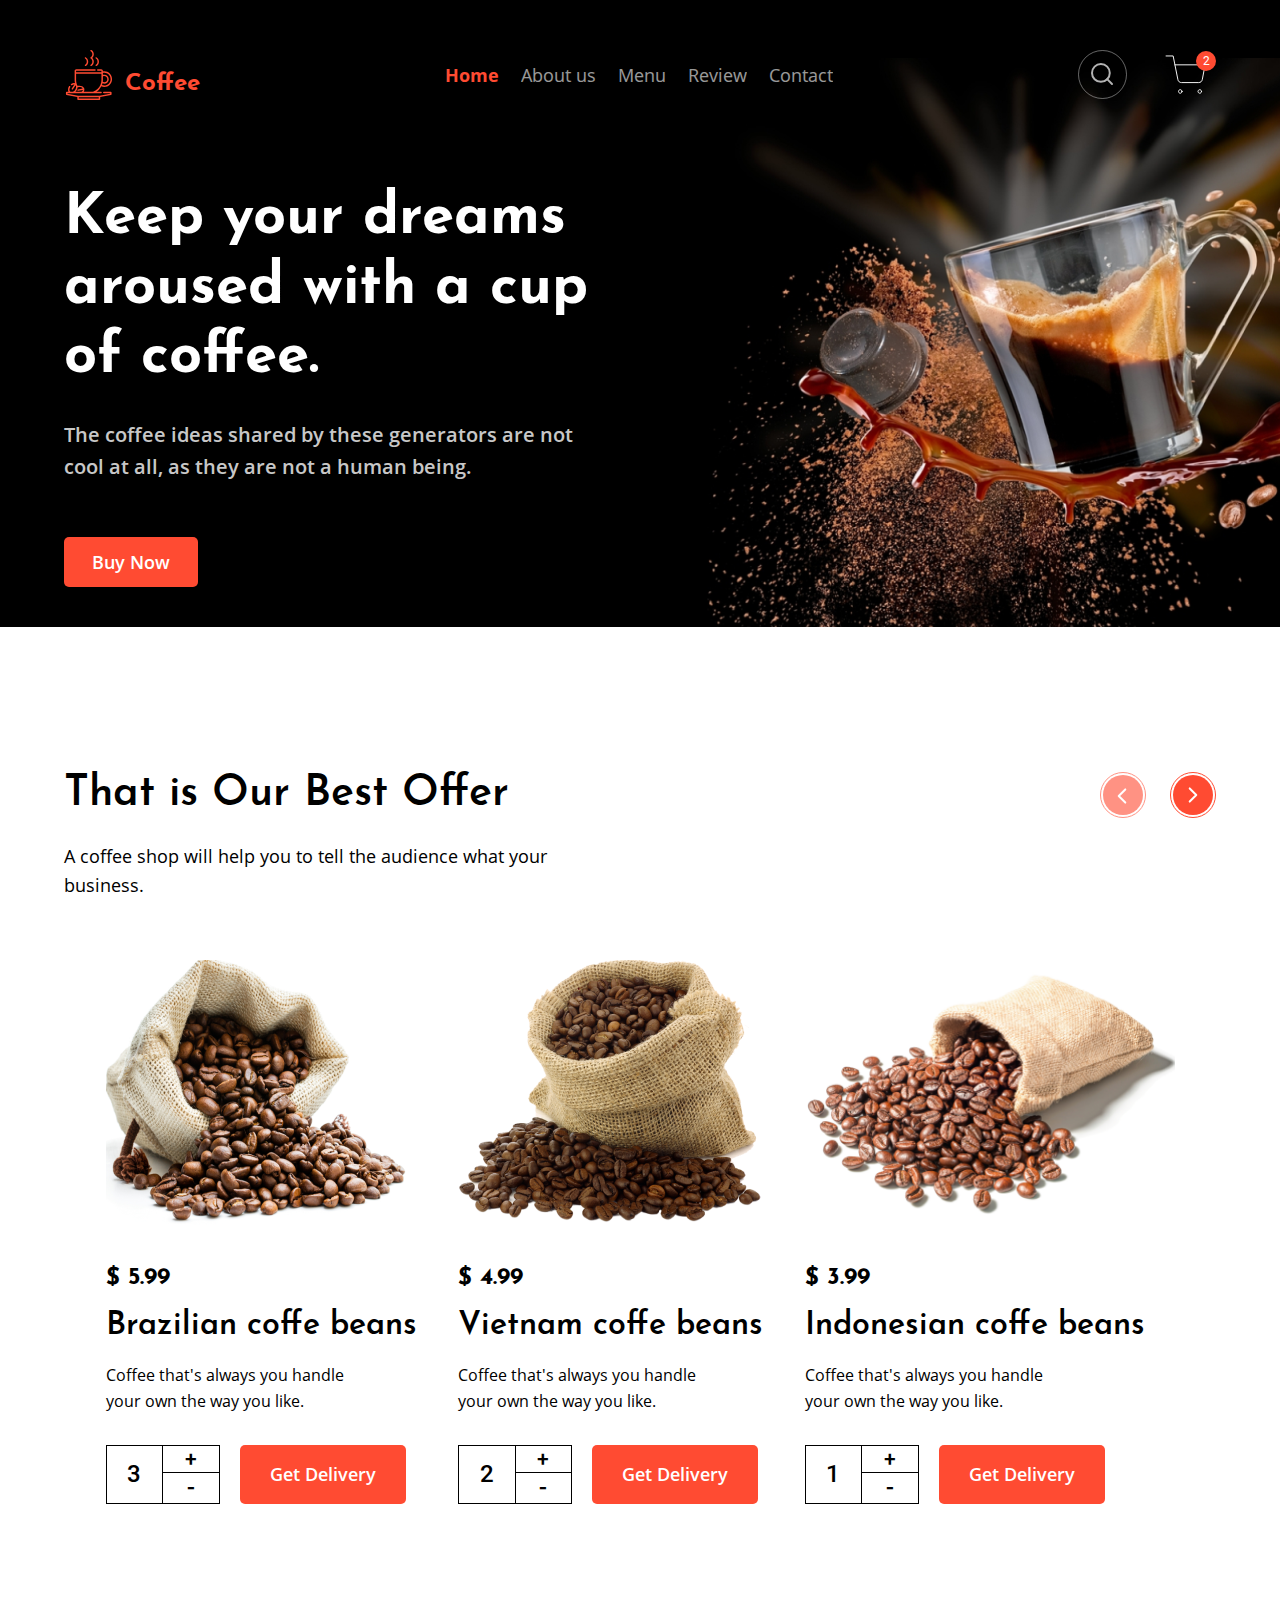
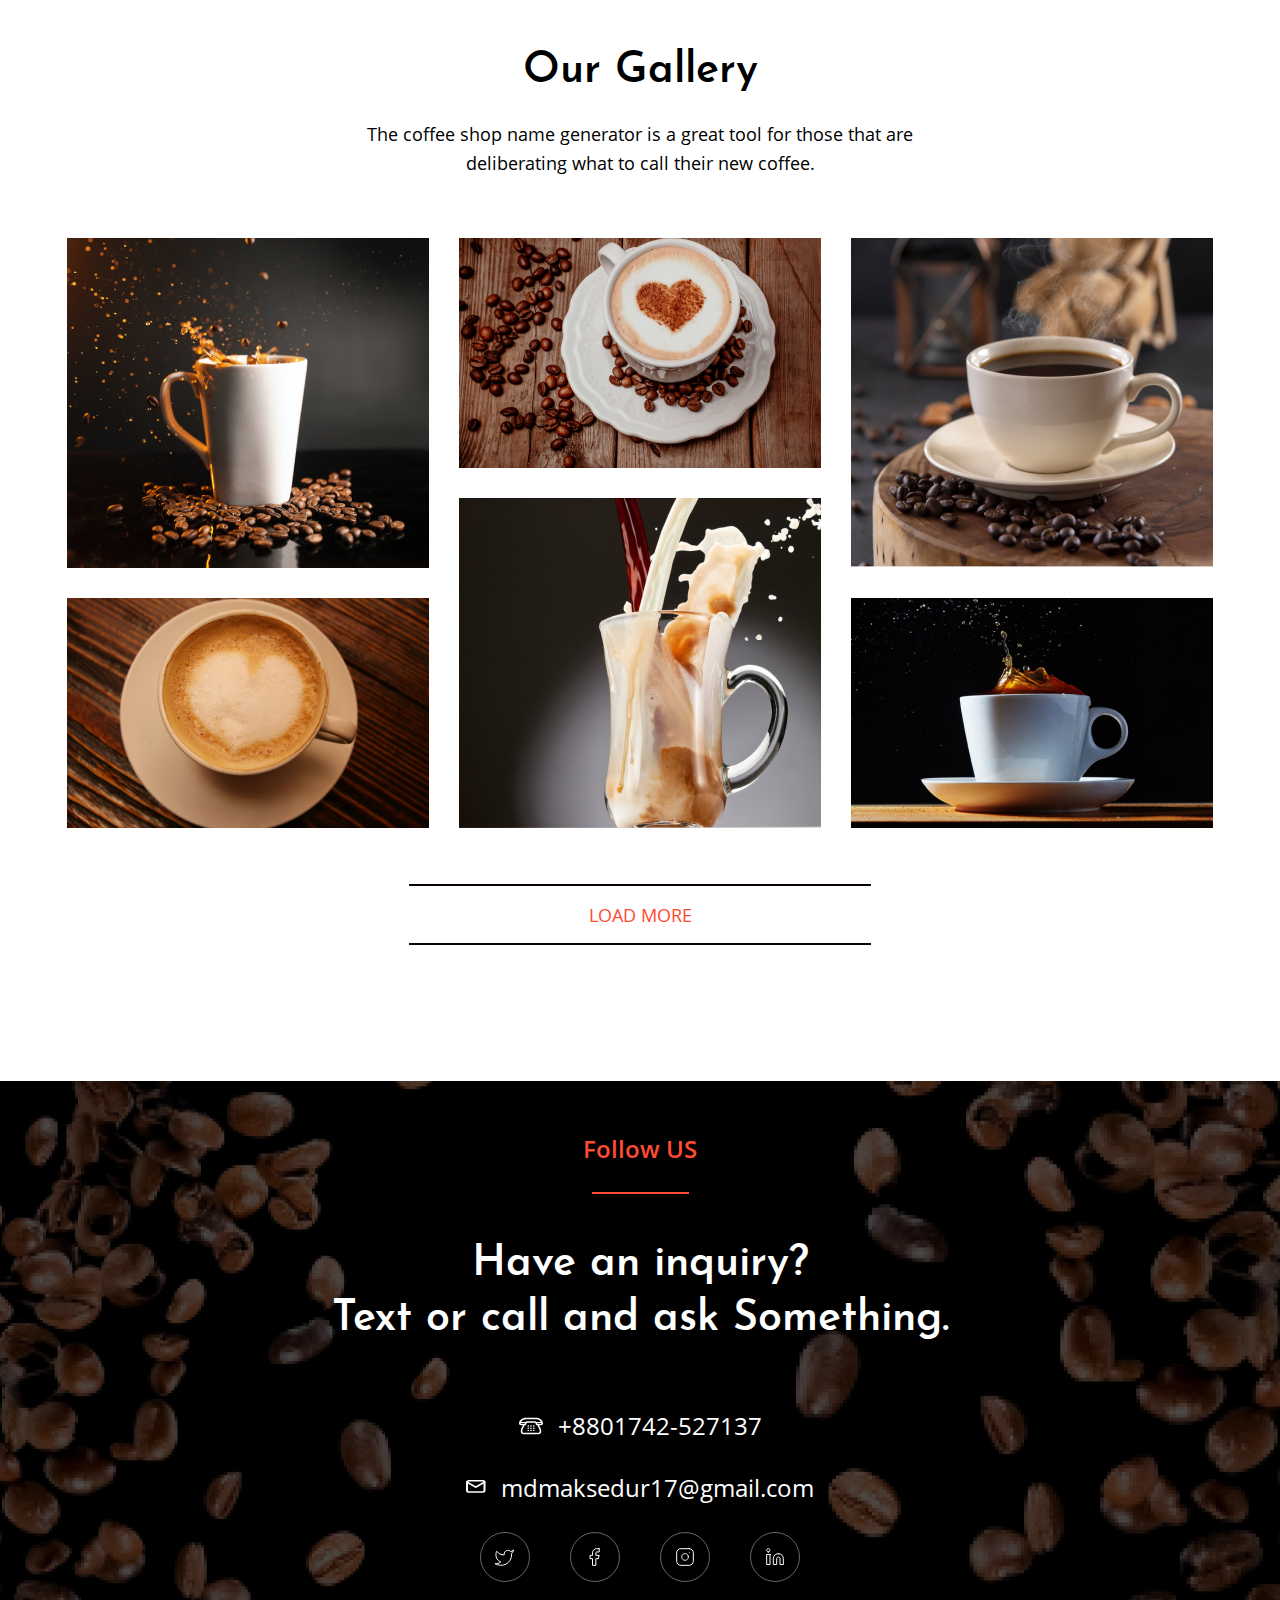
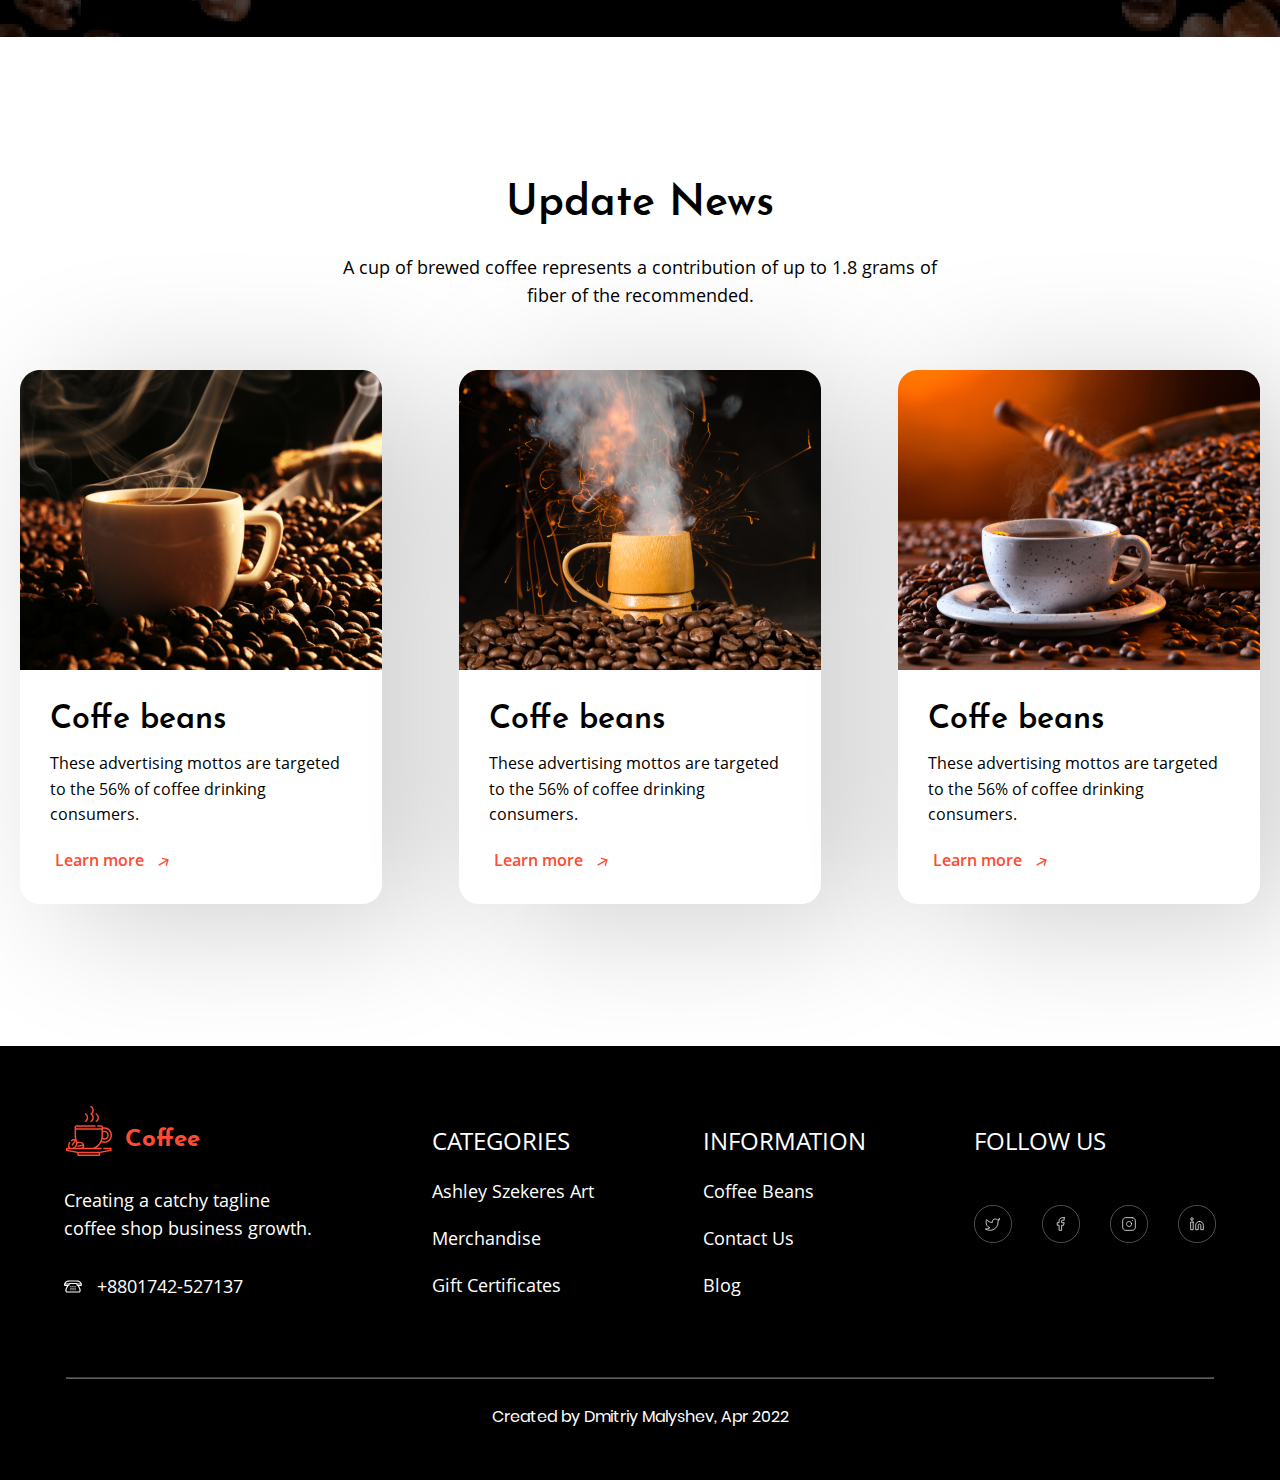
==== commit 34d41436: "another items done" ====
--- a/index.html
+++ b/index.html
@@ -130,7 +130,7 @@
                     </li>
                     <p class="item__price">$ 5.99</p>
                     <h3 class="item__title">Brazilian coffe beans</h3>
-                    <p class="item__description">Coffee that always you handle </br> your own the way you like.</p>
+                    <p class="item__description">Coffee that's always you handle </br> your own the way you like.</p>
                     <div class="shop__order">
                         <table class="shop-table" border="1">
 
@@ -153,12 +153,12 @@
                     </li>
                     <p class="item__price">$ 4.99</p>
                     <h3 class="item__title">Vietnam coffe beans</h3>
-                    <p class="item__description">Coffee that always you handle</br> your own the way you like.</p>
+                    <p class="item__description">Coffee that's always you handle</br> your own the way you like.</p>
                     <div class="shop__order">
                         <table class="shop-table" border="1">
 
                             <tr>
-                                <td colspan="2" rowspan="2">3</td>
+                                <td colspan="2" rowspan="2">2</td>
                                 <td>+</td>
                             </tr>
                             <tr>
@@ -180,14 +180,14 @@
                     </li>
                     <p class="item__price">$ 3.99</p>
                     <h3 class="item__title">Indonesian coffe beans</h3>
-                    <p class="item__description">Coffee that always you handle</br> your own the way you like.</p>
+                    <p class="item__description">Coffee that's always you handle</br> your own the way you like.</p>
                     <div class="shop__order">
                         <table class="shop-table" border="1">
                             <picture>
                                 <source srcset="img/800x400.jpg" type="image/jpeg" media="(min-width:992px)">
                             </picture>
                             <tr>
-                                <td colspan="2" rowspan="2">3</td>
+                                <td colspan="2" rowspan="2">1</td>
                                 <td>+</td>
                             </tr>
                             <tr>
@@ -212,7 +212,6 @@
                     that are <br> deliberating what to call their new coffee.</p>
             </header>
             <div class="gallery__wrapper">
-
                 <img src="img/coffee-cup-1.jpg" alt="coffe cup" class="gallery__img gallery__img--first" width="362"
                     height="330">
                 <img src="img/coffee-cup-3.jpg" alt="coffe cup" class="gallery__img--even gallery__img--second"
@@ -224,7 +223,6 @@
                 <img src="img/coffee-cup-4.jpg" alt="coffe cup"
                     class="gallery__img gallery__img--up gallery__img--fiveth" width="362" height="330">
                 <img src="img/coffee-cup-6.jpg" alt="coffe cup" class="gallery__img--even" width="362" height="230">
-
             </div>
 
             <div class="gallery__link">
@@ -245,7 +243,7 @@
                 <a href="tel:+8801742-527137" class="contacts__item">+8801742-527137</a>
             </div>
             <div class="contacts__items">
-                <img src="img/email-icon.svg" alt="email-icon" width="17" height="14">
+                <img src="img/email-icon.svg" alt="email-icon" width="20" height="16">
                 <a href=mailto:mdmaksedur17@gmail.comc class="contacts__item">mdmaksedur17@gmail.com</a>
             </div>
             <div class="social">
--- a/css/style.css
+++ b/css/style.css
@@ -757,6 +757,7 @@
   width: 53.5px;
   height: 22px;
   text-align: center;
+  font-size: 24px;
 }
 
 .shop-table td:nth-of-type(2) {
@@ -873,18 +874,18 @@
 .gallery__hr-top {
   border: 1px solid #0D0402;
   max-width: 460px;
-  margin-top: 15px;
+  margin-bottom: 16px;
 }
 
 .gallery__hr-bottom {
   border: 1px solid #0D0402;
   max-width: 460px;
-  margin-top: 15px;
+  margin-top: 14px;
 }
 
 .gallery__link {
-  margin-top: 60px;
-  margin-bottom: 140px;
+  margin-top: 56px;
+  margin-bottom: 136px;
   display: block;
   text-align: center;
 }
@@ -934,6 +935,125 @@
   }
 }
 
+.contacts {
+  background: url(../img/contacts-background-right.png) right no-repeat, url(../img/contacts-background.png) left no-repeat;
+  display: block;
+  background-color: black;
+  margin-bottom: 140px;
+  text-align: center;
+  padding-top: 98px;
+  max-height: 650px;
+}
+
+@media (min-width: 320px) {
+  .contacts {
+    min-width: 280px;
+    padding: 20px 20px;
+  }
+}
+
+@media (min-width: 831px) {
+  .contacts {
+    min-width: 640px;
+    padding: 0 64px;
+    padding-top: 50px;
+    padding-bottom: 50px;
+  }
+}
+
+@media (min-width: 1440px) {
+  .contacts {
+    padding: 1rem calc(50% - 575px);
+    padding-top: 100px;
+    padding-bottom: 100px;
+  }
+}
+
+.contacts__link {
+  display: block;
+  font-family: 'Open Sans';
+  font-style: normal;
+  font-weight: 600;
+  font-size: 24px;
+  line-height: 150%;
+  color: #FF4B32;
+  cursor: pointer;
+  margin-bottom: 25px;
+}
+
+.contacts__link:hover {
+  color: #fd381e;
+}
+
+.contacts__line {
+  width: 95px;
+  border: 1px solid #FF4B32;
+  margin: 0 auto;
+}
+
+.contacts__heading {
+  font-family: 'Josefin Sans';
+  font-style: normal;
+  font-weight: 600;
+  font-size: 43px;
+  line-height: 130%;
+  color: #FFFFFF;
+  margin-bottom: 60px;
+}
+
+.contacts__items {
+  display: flex;
+  justify-content: center;
+  align-items: center;
+  gap: 15px;
+  margin: 0;
+  margin-bottom: 26px;
+}
+
+.contacts__item {
+  text-decoration: none;
+  margin: 0;
+  font-family: 'Open Sans';
+  font-style: normal;
+  font-weight: 400;
+  font-size: 24px;
+  line-height: 150%;
+  color: #FFFFFF;
+}
+
+.contacts__item:hover {
+  color: #b1b1b1;
+}
+
+.contacts__item--footer {
+  font-size: 18px;
+}
+
+.phone-footer {
+  display: flex;
+  justify-content: start;
+}
+
+.social {
+  max-width: 320px;
+  display: flex;
+  justify-content: space-between;
+  margin: 0 auto;
+}
+
+.social a {
+  text-decoration: none;
+}
+
+.social--footer {
+  margin-top: 46px;
+  margin-bottom: auto;
+}
+
+.social__img:hover {
+  fill: gray;
+}
+
 .news {
   text-align: center;
   margin-bottom: 142px;
@@ -1034,7 +1154,9 @@
 
 @media (max-width: 831px) {
   .page-footer {
+    flex-direction: column;
     justify-content: center;
+    align-content: space-around;
   }
 }
 
@@ -1123,6 +1245,13 @@
 .social--footer {
   margin-top: 46px;
   margin-bottom: auto;
+}
+
+@media (max-width: 831px) {
+  .social--footer {
+    margin: 0;
+    margin-top: 46px;
+  }
 }
 
 .social--footer img {
@@ -1168,109 +1297,4 @@
   padding-bottom: 50px;
   background-color: black;
 }
-
-.contacts {
-  background: url(../img/contacts-background-right.png) right no-repeat, url(../img/contacts-background.png) left no-repeat;
-  display: block;
-  background-color: black;
-  margin-bottom: 140px;
-  text-align: center;
-  padding-top: 100px;
-  max-height: 650px;
-}
-
-@media (min-width: 320px) {
-  .contacts {
-    min-width: 280px;
-    padding: 0 20px;
-  }
-}
-
-@media (min-width: 831px) {
-  .contacts {
-    min-width: 640px;
-    padding: 0 64px;
-    padding-top: 50px;
-    padding-bottom: 50px;
-  }
-}
-
-@media (min-width: 1440px) {
-  .contacts {
-    padding: 1rem calc(50% - 575px);
-    padding-top: 100px;
-    padding-bottom: 100px;
-  }
-}
-
-.contacts__link {
-  display: block;
-  font-family: 'Open Sans';
-  font-style: normal;
-  font-weight: 600;
-  font-size: 24px;
-  line-height: 150%;
-  color: #FF4B32;
-  cursor: pointer;
-  margin-bottom: 25px;
-}
-
-.contacts__link:hover {
-  color: #fd381e;
-}
-
-.contacts__line {
-  width: 95px;
-  border: 1px solid #FF4B32;
-  margin: 0 auto;
-}
-
-.contacts__heading {
-  font-family: 'Josefin Sans';
-  font-style: normal;
-  font-weight: 600;
-  font-size: 43px;
-  line-height: 130%;
-  color: #FFFFFF;
-  margin-bottom: 60px;
-}
-
-.contacts__items {
-  display: flex;
-  justify-content: center;
-  align-items: center;
-  gap: 15px;
-  margin: 0;
-  margin-bottom: 25px;
-}
-
-.contacts__item {
-  text-decoration: none;
-  margin: 0;
-  font-family: 'Open Sans';
-  font-style: normal;
-  font-weight: 400;
-  font-size: 24px;
-  line-height: 150%;
-  color: #FFFFFF;
-}
-
-.contacts__item:hover {
-  color: #b1b1b1;
-}
-
-.social {
-  max-width: 320px;
-  display: flex;
-  justify-content: space-between;
-  margin: 0 auto;
-}
-
-.social a {
-  text-decoration: none;
-}
-
-.social__img:hover {
-  fill: gray;
-}
 /*# sourceMappingURL=style.css.map */